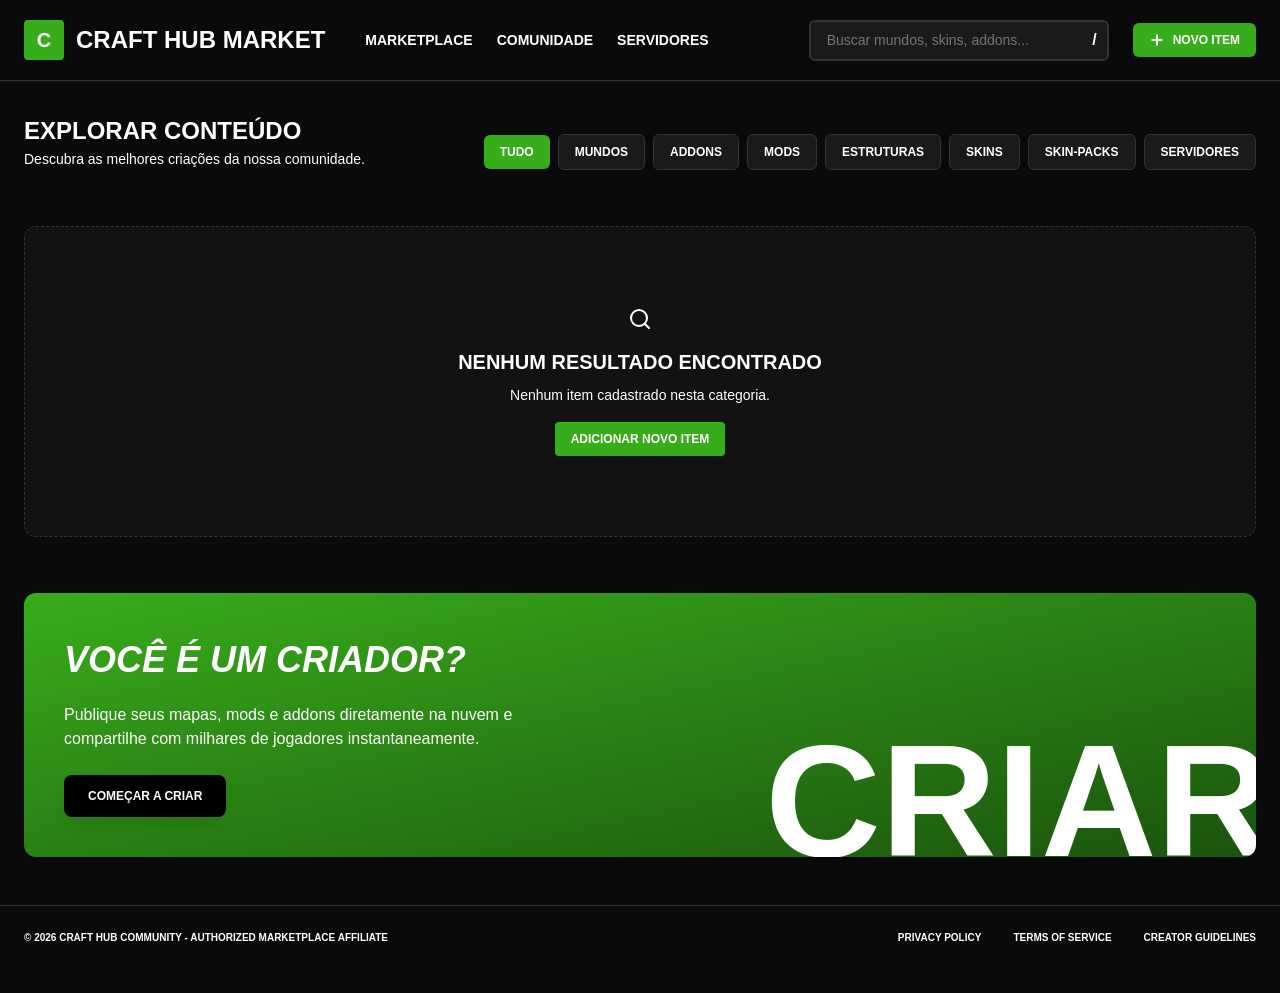
==== index.html @ b43fe0b8 "Add script tag for token.js in index.htmlxdrg" ====
<!doctype html>
<html lang="pt-BR" class="h-full">

<head>
  <meta charset="UTF-8" />
  <meta name="viewport" content="width=device-width, initial-scale=1.0" />
  <title>Minecraft Community Hub v2</title>
  <meta name="description" content="O Marketplace da Comunidade para Mundos, Addons, Mods, Skins e Servidores" />
  <link rel="stylesheet" href="./style.css" />
</head>

<body class="bg-mc-dark text-white font-sans flex flex-col min-h-full overflow-x-hidden">

  <!-- NAVBAR -->
  <nav class="bg-mc-dark border-b border-mc-border sticky top-0 z-40">
    <div class="max-w-[1400px] mx-auto px-4 md:px-6 h-[80px] flex items-center justify-between">
      <div class="flex items-center gap-6">
        <a href="#" class="flex items-center gap-3 text-white">
          <div
            class="w-10 h-10 bg-mc-green rounded-sm shadow-[4px_4px_0px_0px_var(--color-mc-green-hover)] flex items-center justify-center font-bold text-xl">
            C
          </div>
          <h1 class="text-2xl font-black tracking-tighter uppercase hidden sm:block">Craft Hub <span
              class="text-mc-green">Market</span></h1>
        </a>

        <div class="hidden md:flex items-center gap-6 ml-4">
          <a href="#" class="font-bold text-sm text-mc-green uppercase tracking-wide">Marketplace</a>
          <a href="#"
            class="font-bold text-sm text-mc-muted hover:text-white transition-colors uppercase tracking-wide">Comunidade</a>
          <a href="#"
            class="font-bold text-sm text-mc-muted hover:text-white transition-colors uppercase tracking-wide">Servidores</a>
        </div>
      </div>

      <div class="flex items-center gap-6">
        <div class="hidden lg:flex relative w-[300px]">
          <input id="search-input" type="text" placeholder="Buscar mundos, skins, addons..."
            class="w-full bg-mc-card border-2 border-mc-border text-white text-sm rounded-md py-2 px-4 focus:outline-none focus:border-mc-green transition-colors" />
          <div class="absolute right-3 top-2 text-gray-500 font-bold">/</div>
        </div>

        <button onclick="openCreateModal()"
          class="bg-mc-green hover:bg-mc-green-hover text-white px-4 py-2 rounded-md text-xs font-bold uppercase transition-colors cursor-pointer flex items-center gap-2 shadow-[0_2px_0_#1B540D]">
          <svg xmlns="http://www.w3.org/2000/svg" width="16" height="16" viewBox="0 0 24 24" fill="none"
            stroke="currentColor" stroke-width="3" stroke-linecap="round" stroke-linejoin="round">
            <line x1="12" y1="5" x2="12" y2="19" />
            <line x1="5" y1="12" x2="19" y2="12" />
          </svg>
          Novo Item
        </button>
      </div>
    </div>
  </nav>

  <!-- MAIN CONTENT -->
  <main class="flex-1 max-w-[1400px] w-full mx-auto px-4 md:px-6 py-8 flex flex-col gap-8">

    <!-- Header & Filters -->
    <div class="flex flex-col md:flex-row md:items-end justify-between gap-6 pb-6">
      <div>
        <h2 class="font-black text-2xl uppercase text-white tracking-tighter">Explorar Conteúdo</h2>
        <p class="text-mc-muted text-sm font-medium">Descubra as melhores criações da nossa comunidade.</p>
      </div>

      <div id="category-filters" class="flex items-center gap-2 overflow-x-auto pb-2 md:pb-0 scrollbar-hide">
        <!-- JS Injects Categories -->
      </div>
    </div>

    <!-- Grid -->
    <div id="marketplace-grid" class="grid grid-cols-1 sm:grid-cols-2 lg:grid-cols-4 gap-4">
      <!-- JS Injects Items -->
    </div>

  </main>

  <!-- BECOME A CREATOR CTA -->
  <section class="max-w-[1400px] w-full mx-auto px-4 md:px-6 mb-12 mt-6">
    <div
      class="bg-gradient-to-br from-[#38AD1B] to-[#1B540D] rounded-xl p-6 md:p-10 flex flex-col md:flex-row items-center justify-between relative overflow-hidden">
      <div class="z-10 flex flex-col justify-center items-start">
        <h3 class="text-3xl md:text-4xl font-black uppercase italic leading-none text-white mb-2">Você é um Criador?
        </h3>
        <p class="text-white/80 text-sm md:text-base mt-2 max-w-lg font-medium">
          Publique seus mapas, mods e addons diretamente na nuvem e compartilhe com milhares de jogadores
          instantaneamente.
        </p>
        <button onclick="openCreateModal()"
          class="mt-6 bg-black hover:bg-gray-900 text-white px-6 py-3 rounded-lg text-xs font-bold uppercase w-fit transition-colors cursor-pointer shadow-lg">
          Começar a Criar
        </button>
      </div>
      <div
        class="text-white/20 font-black text-[6rem] md:text-[10rem] absolute -right-4 -bottom-8 md:-bottom-16 select-none pointer-events-none leading-none tracking-tighter">
        CRIAR</div>
    </div>
  </section>

  <!-- FOOTER -->
  <footer
    class="max-w-[1400px] mx-auto w-full border-t border-[#333] pt-6 pb-12 px-4 md:px-6 flex flex-col md:flex-row items-center justify-between text-[10px] text-gray-500 font-bold uppercase tracking-widest gap-4">
    <div class="text-center md:text-left">&copy; 2026 Craft Hub Community - Authorized Marketplace Affiliate</div>
    <div class="flex flex-wrap justify-center gap-8">
      <a href="#" class="hover:text-white transition-colors">Privacy Policy</a>
      <a href="#" class="hover:text-white transition-colors">Terms of Service</a>
      <a href="#" class="hover:text-white transition-colors">Creator Guidelines</a>
    </div>
  </footer>

  <!-- DETAILS MODAL -->
  <div id="details-modal"
    class="fixed inset-0 z-50 bg-black/85 backdrop-blur-sm hidden items-center justify-center p-4 opacity-0 transition-opacity duration-300">
    <div
      class="bg-mc-card border border-mc-border rounded-xl w-full max-w-5xl max-h-[90vh] overflow-y-auto flex flex-col md:flex-row transform scale-95 transition-transform duration-300 relative shadow-2xl"
      id="modal-content-box">
      <!-- JS Injects Details -->
    </div>
  </div>

  <!-- CREATE ITEM MODAL -->
  <div id="create-modal"
    class="fixed inset-0 z-50 bg-black/85 backdrop-blur-sm hidden items-center justify-center p-4 opacity-0 transition-opacity duration-300">
    <div
      class="bg-mc-card border border-mc-border rounded-xl w-full max-w-2xl max-h-[90vh] overflow-y-auto p-6 md:p-8 transform scale-95 transition-transform duration-300 relative shadow-2xl">
      <div class="flex justify-between items-center mb-6 border-b border-mc-border pb-4">
        <div>
          <h3 class="text-xl font-black uppercase tracking-tight text-white">Publicar Novo Item</h3>
          <p class="text-xs text-mc-muted mt-1 font-medium">O item será enviado automaticamente para o repositório do
            projeto.</p>
        </div>
        <button onclick="closeCreateModal()" class="text-white hover:text-red-500 p-2 cursor-pointer">
          <svg xmlns="http://www.w3.org/2000/svg" width="24" height="24" viewBox="0 0 24 24" fill="none"
            stroke="currentColor" stroke-width="2" stroke-linecap="round" stroke-linejoin="round">
            <line x1="18" y1="6" x2="6" y2="18" />
            <line x1="6" y1="6" x2="18" y2="18" />
          </svg>
        </button>
      </div>

      <form id="create-form" class="flex flex-col gap-4">
        <div class="grid grid-cols-1 sm:grid-cols-2 gap-4">
          <div>
            <label class="block text-xs uppercase font-bold text-gray-300 mb-1">Título do Item</label>
            <input type="text" id="item-title" placeholder="Ex: Cyber World" required
              class="w-full bg-mc-dark border border-mc-border rounded-md px-4 py-2.5 text-sm text-white focus:border-mc-green focus:outline-none" />
          </div>
          <div>
            <label class="block text-xs uppercase font-bold text-gray-300 mb-1">Nome do Autor / Estúdio</label>
            <input type="text" id="item-author" placeholder="Ex: DragonStudio" required
              class="w-full bg-mc-dark border border-mc-border rounded-md px-4 py-2.5 text-sm text-white focus:border-mc-green focus:outline-none" />
          </div>
        </div>

        <div class="grid grid-cols-1 sm:grid-cols-3 gap-4">
          <div>
            <label class="block text-xs uppercase font-bold text-gray-300 mb-1">Categoria</label>
            <select id="item-category"
              class="w-full bg-mc-dark border border-mc-border rounded-md px-4 py-2.5 text-sm text-white focus:border-mc-green focus:outline-none">
              <option value="mundos">Mundos</option>
              <option value="addons">Addons</option>
              <option value="mods">Mods</option>
              <option value="estruturas">Estruturas</option>
              <option value="skins">Skins</option>
              <option value="skin-packs">Skin-Packs</option>
              <option value="servidores">Servidores</option>
            </select>
          </div>
          <div>
            <label class="block text-xs uppercase font-bold text-gray-300 mb-1">Tag / Tipo (Ex: MUNDO)</label>
            <input type="text" id="item-type" placeholder="MUNDO" required
              class="w-full bg-mc-dark border border-mc-border rounded-md px-4 py-2.5 text-sm text-white focus:border-mc-green focus:outline-none" />
          </div>
          <div>
            <label class="block text-xs uppercase font-bold text-gray-300 mb-1">Preço</label>
            <input type="text" id="item-price" placeholder="GRÁTIS ou 500" required
              class="w-full bg-mc-dark border border-mc-border rounded-md px-4 py-2.5 text-sm text-white focus:border-mc-green focus:outline-none" />
          </div>
        </div>

        <div class="grid grid-cols-1 sm:grid-cols-2 gap-4">
          <div>
            <label class="block text-xs uppercase font-bold text-gray-300 mb-1">URL da Imagem de Capa</label>
            <input type="text" id="item-image" placeholder="https://..." required
              class="w-full bg-mc-dark border border-mc-border rounded-md px-4 py-2.5 text-sm text-white focus:border-mc-green focus:outline-none" />
          </div>
          <div>
            <label class="block text-xs uppercase font-bold text-gray-300 mb-1">Avaliação (Rating 0-5)</label>
            <input type="number" step="0.1" max="5" min="0" id="item-rating" value="4.8" required
              class="w-full bg-mc-dark border border-mc-border rounded-md px-4 py-2.5 text-sm text-white focus:border-mc-green focus:outline-none" />
          </div>
        </div>

        <div>
          <label class="block text-xs uppercase font-bold text-gray-300 mb-1">Descrição Completa</label>
          <textarea id="item-desc" rows="3" placeholder="Detalhes sobre o arquivo..." required
            class="w-full bg-mc-dark border border-mc-border rounded-md px-4 py-2.5 text-sm text-white focus:border-mc-green focus:outline-none resize-none"></textarea>
        </div>

        <div class="flex items-center gap-3 pt-2">
          <input type="checkbox" id="item-is-coins" class="w-4 h-4 accent-mc-green cursor-pointer" />
          <label for="item-is-coins" class="text-xs font-bold text-gray-300 uppercase cursor-pointer">Preço cobrado em
            Moedas (Coins)</label>
        </div>

        <div class="flex justify-end gap-3 mt-4 border-t border-mc-border pt-4">
          <button type="button" onclick="closeCreateModal()"
            class="bg-transparent hover:bg-white/5 text-gray-300 font-bold px-5 py-2.5 rounded text-xs uppercase transition-colors cursor-pointer">Cancelar</button>
          <button type="submit" id="submit-btn"
            class="bg-mc-green hover:bg-mc-green-hover text-white font-bold px-6 py-2.5 rounded text-xs uppercase transition-colors cursor-pointer shadow-[0_3px_0_#1B540D]">Enviar
            para o GitHub</button>
        </div>
      </form>
    </div>
  </div>

  <!-- TOAST NOTIFICATION -->
  <div id="toast"
    class="fixed bottom-4 right-4 bg-mc-green text-white px-6 py-4 rounded-md shadow-lg transform translate-y-20 opacity-0 transition-all duration-300 z-[100] font-bold flex items-center gap-3">
    <svg xmlns="http://www.w3.org/2000/svg" width="24" height="24" viewBox="0 0 24 24" fill="none" stroke="currentColor"
      stroke-width="2" stroke-linecap="round" stroke-linejoin="round" class="w-6 h-6">
      <path d="M22 11.08V12a10 10 0 1 1-5.93-9.14" />
      <path d="m9 11 3 3L22 4" />
    </svg>
    <span id="toast-msg" class="uppercase tracking-wide">Ação realizada com sucesso!</span>
  </div>

  <script src="cloud/config.js"></script>
  <script src="cloud/token.js"></script>
  <script src="script.js"></script>
</body>

</html>
---- style.css ----
/*! tailwindcss v4.3.3 | MIT License | https://tailwindcss.com */
@layer properties;
@layer theme, base, components, utilities;
@layer theme {
  :root, :host {
    --font-sans: "Inter", sans-serif;
    --font-mono: ui-monospace, SFMono-Regular, Menlo, Monaco, Consolas, "Liberation Mono", "Courier New", monospace;
    --color-red-500: oklch(63.7% 0.237 25.331);
    --color-orange-600: oklch(64.6% 0.222 41.116);
    --color-yellow-600: oklch(68.1% 0.162 75.834);
    --color-green-500: oklch(72.3% 0.219 149.579);
    --color-cyan-600: oklch(60.9% 0.126 221.723);
    --color-blue-600: oklch(54.6% 0.245 262.881);
    --color-purple-600: oklch(55.8% 0.288 302.321);
    --color-pink-600: oklch(59.2% 0.249 0.584);
    --color-gray-200: oklch(92.8% 0.006 264.531);
    --color-gray-300: oklch(87.2% 0.01 258.338);
    --color-gray-400: oklch(70.7% 0.022 261.325);
    --color-gray-500: oklch(55.1% 0.027 264.364);
    --color-gray-900: oklch(21% 0.034 264.665);
    --color-black: #000;
    --color-white: #fff;
    --spacing: 0.25rem;
    --container-md: 28rem;
    --container-lg: 32rem;
    --container-5xl: 64rem;
    --text-xs: 0.75rem;
    --text-sm: 0.875rem;
    --text-base: 1rem;
    --text-lg: 1.125rem;
    --text-xl: 1.25rem;
    --text-2xl: 1.5rem;
    --text-3xl: 1.875rem;
    --text-4xl: 2.25rem;
    --font-weight-medium: 500;
    --font-weight-bold: 700;
    --font-weight-black: 900;
    --tracking-tighter: -0.05em;
    --tracking-wide: 0.025em;
    --tracking-widest: 0.1em;
    --leading-tight: 1.25;
    --leading-relaxed: 1.625;
    --radius-sm: 0.25rem;
    --radius-md: 0.375rem;
    --radius-lg: 0.5rem;
    --radius-xl: 0.75rem;
    --drop-shadow-2xl: 0 25px 25px rgb(0 0 0 / 0.15);
    --blur-sm: 8px;
    --blur-3xl: 64px;
    --default-transition-duration: 150ms;
    --default-transition-timing-function: cubic-bezier(0.4, 0, 0.2, 1);
    --default-font-family: var(--font-sans);
    --default-mono-font-family: var(--font-mono);
    --color-mc-green: #38AD1B;
    --color-mc-green-hover: #1B540D;
    --color-mc-gold: #FFC107;
    --color-mc-dark: #0A0A0A;
    --color-mc-card: #1A1A1A;
    --color-mc-border: #333333;
    --color-mc-muted: #9ca3af;
  }
}
@layer base {
  *, ::after, ::before, ::backdrop, ::file-selector-button {
    box-sizing: border-box;
    margin: 0;
    padding: 0;
    border: 0 solid;
  }
  html, :host {
    line-height: 1.5;
    -webkit-text-size-adjust: 100%;
    tab-size: 4;
    font-family: var(--default-font-family, sans-serif);
  }
  hr { height: 0; color: inherit; border-top-width: 1px; }
  h1, h2, h3, h4, h5, h6 { font-size: inherit; font-weight: inherit; }
  a { color: inherit; text-decoration: inherit; }
  b, strong { font-weight: bolder; }
  table { text-indent: 0; border-color: inherit; border-collapse: collapse; }
  ol, ul, menu { list-style: none; }
  img, svg, video, canvas, audio, iframe, embed, object { display: block; vertical-align: middle; }
  img, video { max-width: 100%; height: auto; }
  button, input, select, textarea { font: inherit; letter-spacing: inherit; color: inherit; border-radius: 0; background-color: transparent; opacity: 1; }
  button { cursor: pointer; }
  [hidden] { display: none !important; }
}
@layer utilities {
  .absolute { position: absolute; }
  .fixed { position: fixed; }
  .relative { position: relative; }
  .sticky { position: sticky; }
  .inset-0 { inset: 0px; }
  .top-0 { top: 0px; }
  .top-2 { top: calc(var(--spacing) * 2); }
  .top-4 { top: calc(var(--spacing) * 4); }
  .right-3 { right: calc(var(--spacing) * 3); }
  .right-4 { right: calc(var(--spacing) * 4); }
  .-right-4 { right: calc(var(--spacing) * -4); }
  .-right-10 { right: calc(var(--spacing) * -10); }
  .bottom-0 { bottom: 0px; }
  .bottom-4 { bottom: calc(var(--spacing) * 4); }
  .-bottom-8 { bottom: calc(var(--spacing) * -8); }
  .left-0 { left: 0px; }
  .z-10 { z-index: 10; }
  .z-20 { z-index: 20; }
  .z-40 { z-index: 40; }
  .z-50 { z-index: 50; }
  .z-\[100\] { z-index: 100; }
  .col-span-1 { grid-column: span 1 / span 1; }
  .row-span-2 { grid-row: span 2 / span 2; }
  .mx-auto { margin-inline: auto; }
  .mt-1 { margin-top: calc(var(--spacing) * 1); }
  .mt-2 { margin-top: calc(var(--spacing) * 2); }
  .mt-3 { margin-top: calc(var(--spacing) * 3); }
  .mt-4 { margin-top: calc(var(--spacing) * 4); }
  .mt-6 { margin-top: calc(var(--spacing) * 6); }
  .mt-auto { margin-top: auto; }
  .mb-1 { margin-bottom: calc(var(--spacing) * 1); }
  .mb-2 { margin-bottom: calc(var(--spacing) * 2); }
  .mb-3 { margin-bottom: calc(var(--spacing) * 3); }
  .mb-4 { margin-bottom: calc(var(--spacing) * 4); }
  .mb-6 { margin-bottom: calc(var(--spacing) * 6); }
  .mb-8 { margin-bottom: calc(var(--spacing) * 8); }
  .mb-12 { margin-bottom: calc(var(--spacing) * 12); }
  .ml-4 { margin-left: calc(var(--spacing) * 4); }
  .line-clamp-2 { overflow: hidden; display: -webkit-box; -webkit-box-orient: vertical; -webkit-line-clamp: 2; }
  .flex { display: flex; }
  .grid { display: grid; }
  .hidden { display: none; }
  .h-2 { height: calc(var(--spacing) * 2); }
  .h-4 { height: calc(var(--spacing) * 4); }
  .h-5 { height: calc(var(--spacing) * 5); }
  .h-6 { height: calc(var(--spacing) * 6); }
  .h-8 { height: calc(var(--spacing) * 8); }
  .h-10 { height: calc(var(--spacing) * 10); }
  .h-32 { height: calc(var(--spacing) * 32); }
  .h-\[80px\] { height: 80px; }
  .h-full { height: 100%; }
  .max-h-\[90vh\] { max-height: 90vh; }
  .min-h-\[220px\] { min-height: 220px; }
  .min-h-\[300px\] { min-height: 300px; }
  .min-h-\[400px\] { min-height: 400px; }
  .min-h-full { min-height: 100%; }
  .w-4 { width: calc(var(--spacing) * 4); }
  .w-5 { width: calc(var(--spacing) * 5); }
  .w-6 { width: calc(var(--spacing) * 6); }
  .w-8 { width: calc(var(--spacing) * 8); }
  .w-10 { width: calc(var(--spacing) * 10); }
  .w-32 { width: calc(var(--spacing) * 32); }
  .w-\[300px\] { width: 300px; }
  .w-fit { width: fit-content; }
  .w-full { width: 100%; }
  .max-w-2xl { max-width: 42rem; }
  .max-w-5xl { max-width: var(--container-5xl); }
  .max-w-\[1400px\] { max-width: 1400px; }
  .max-w-lg { max-width: var(--container-lg); }
  .max-w-md { max-width: var(--container-md); }
  .flex-1 { flex: 1; }
  .flex-shrink-0 { flex-shrink: 0; }
  .translate-y-20 { transform: translateY(calc(var(--spacing) * 20)); }
  .scale-95 { transform: scale(0.95); }
  .scale-150 { transform: scale(1.5); }
  .transform { transform: var(--tw-transform); }
  .cursor-pointer { cursor: pointer; }
  .grid-cols-1 { grid-template-columns: repeat(1, minmax(0, 1fr)); }
  .flex-col { flex-direction: column; }
  .flex-wrap { flex-wrap: wrap; }
  .items-center { align-items: center; }
  .items-end { align-items: flex-end; }
  .items-start { align-items: flex-start; }
  .justify-between { justify-content: space-between; }
  .justify-center { justify-content: center; }
  .justify-end { justify-content: flex-end; }
  .gap-1 { gap: var(--spacing); }
  .gap-2 { gap: calc(var(--spacing) * 2); }
  .gap-3 { gap: calc(var(--spacing) * 3); }
  .gap-4 { gap: calc(var(--spacing) * 4); }
  .gap-6 { gap: calc(var(--spacing) * 6); }
  .gap-8 { gap: calc(var(--spacing) * 8); }
  .overflow-hidden { overflow: hidden; }
  .overflow-x-auto { overflow-x: auto; }
  .overflow-x-hidden { overflow-x: hidden; }
  .overflow-y-auto { overflow-y: auto; }
  .rounded { border-radius: 0.25rem; }
  .rounded-full { border-radius: 9999px; }
  .rounded-lg { border-radius: var(--radius-lg); }
  .rounded-md { border-radius: var(--radius-md); }
  .rounded-sm { border-radius: var(--radius-sm); }
  .rounded-xl { border-radius: var(--radius-xl); }
  .border { border-style: solid; border-width: 1px; }
  .border-2 { border-style: solid; border-width: 2px; }
  .border-t { border-top-width: 1px; }
  .border-b { border-bottom-width: 1px; }
  .border-dashed { border-style: dashed; }
  .border-\[\#333\] { border-color: #333; }
  .border-mc-border { border-color: var(--color-mc-border); }
  .border-white\/10 { border-color: rgb(255 255 255 / 0.1); }
  .bg-\[\#111\] { background-color: #111; }
  .bg-\[\#333\] { background-color: #333; }
  .bg-black { background-color: var(--color-black); }
  .bg-black\/40 { background-color: rgb(0 0 0 / 0.4); }
  .bg-black\/50 { background-color: rgb(0 0 0 / 0.5); }
  .bg-black\/85 { background-color: rgb(0 0 0 / 0.85); }
  .bg-blue-600 { background-color: var(--color-blue-600); }
  .bg-cyan-600 { background-color: var(--color-cyan-600); }
  .bg-green-500 { background-color: var(--color-green-500); }
  .bg-mc-card { background-color: var(--color-mc-card); }
  .bg-mc-card\/50 { background-color: rgb(26 26 26 / 0.5); }
  .bg-mc-dark { background-color: var(--color-mc-dark); }
  .bg-mc-green { background-color: var(--color-mc-green); }
  .bg-orange-600 { background-color: var(--color-orange-600); }
  .bg-pink-600 { background-color: var(--color-pink-600); }
  .bg-purple-600 { background-color: var(--color-purple-600); }
  .bg-white { background-color: var(--color-white); }
  .bg-yellow-600 { background-color: var(--color-yellow-600); }
  .bg-gradient-to-br { background-image: linear-gradient(to bottom right, var(--tw-gradient-stops)); }
  .bg-gradient-to-t { background-image: linear-gradient(to top, var(--tw-gradient-stops)); }
  .from-\[\#38AD1B\] { --tw-gradient-from: #38AD1B; --tw-gradient-stops: var(--tw-gradient-from), var(--tw-gradient-to); }
  .from-black { --tw-gradient-from: #000; --tw-gradient-stops: var(--tw-gradient-from), var(--tw-gradient-to); }
  .via-black\/40 { --tw-gradient-via: rgb(0 0 0 / 0.4); }
  .to-\[\#1B540D\] { --tw-gradient-to: #1B540D; }
  .to-transparent { --tw-gradient-to: transparent; }
  .fill-current { fill: currentColor; }
  .p-2 { padding: calc(var(--spacing) * 2); }
  .p-4 { padding: calc(var(--spacing) * 4); }
  .p-5 { padding: calc(var(--spacing) * 5); }
  .p-6 { padding: calc(var(--spacing) * 6); }
  .p-8 { padding: calc(var(--spacing) * 8); }
  .px-2 { padding-inline: calc(var(--spacing) * 2); }
  .px-3 { padding-inline: calc(var(--spacing) * 3); }
  .px-4 { padding-inline: calc(var(--spacing) * 4); }
  .px-5 { padding-inline: calc(var(--spacing) * 5); }
  .px-6 { padding-inline: calc(var(--spacing) * 6); }
  .px-8 { padding-inline: calc(var(--spacing) * 8); }
  .py-0\.5 { padding-block: 0.125rem; }
  .py-2 { padding-block: calc(var(--spacing) * 2); }
  .py-2\.5 { padding-block: 0.625rem; }
  .py-3 { padding-block: calc(var(--spacing) * 3); }
  .py-4 { padding-block: calc(var(--spacing) * 4); }
  .py-8 { padding-block: calc(var(--spacing) * 8); }
  .py-20 { padding-block: calc(var(--spacing) * 20); }
  .pt-2 { padding-top: calc(var(--spacing) * 2); }
  .pt-4 { padding-top: calc(var(--spacing) * 4); }
  .pt-6 { padding-top: calc(var(--spacing) * 6); }
  .pb-2 { padding-bottom: calc(var(--spacing) * 2); }
  .pb-4 { padding-bottom: calc(var(--spacing) * 4); }
  .pb-6 { padding-bottom: calc(var(--spacing) * 6); }
  .pb-12 { padding-bottom: calc(var(--spacing) * 12); }
  .text-center { text-align: center; }
  .font-mono { font-family: var(--font-mono); }
  .font-sans { font-family: var(--font-sans); }
  .text-xs { font-size: var(--text-xs); }
  .text-sm { font-size: var(--text-sm); }
  .text-lg { font-size: var(--text-lg); }
  .text-xl { font-size: var(--text-xl); }
  .text-2xl { font-size: var(--text-2xl); }
  .text-3xl { font-size: var(--text-3xl); }
  .text-\[10px\] { font-size: 10px; }
  .text-\[6rem\] { font-size: 6rem; }
  .font-bold { font-weight: var(--font-weight-bold); }
  .font-black { font-weight: var(--font-weight-black); }
  .font-medium { font-weight: var(--font-weight-medium); }
  .uppercase { text-transform: uppercase; }
  .italic { font-style: italic; }
  .opacity-0 { opacity: 0; }
  .opacity-10 { opacity: 0.1; }
  .opacity-20 { opacity: 0.2; }
  .opacity-30 { opacity: 0.3; }
  .opacity-50 { opacity: 0.5; }
  .mix-blend-overlay { mix-blend-mode: overlay; }
  .shadow-lg { box-shadow: 0 10px 15px -3px rgb(0 0 0 / 0.1); }
  .shadow-2xl { box-shadow: 0 25px 50px -12px rgb(0 0 0 / 0.25); }
  .blur-3xl { filter: blur(64px); }
  .backdrop-blur-sm { backdrop-filter: blur(8px); }
  .transition-all { transition: all 150ms cubic-bezier(0.4, 0, 0.2, 1); }
  .transition-colors { transition: color, background-color, border-color 150ms cubic-bezier(0.4, 0, 0.2, 1); }
  .transition-opacity { transition: opacity 150ms cubic-bezier(0.4, 0, 0.2, 1); }
  .transition-transform { transition: transform 150ms cubic-bezier(0.4, 0, 0.2, 1); }
  .duration-300 { transition-duration: 300ms; }
  .duration-700 { transition-duration: 700ms; }
  .select-none { user-select: none; }
  .resize-none { resize: none; }
  .accent-mc-green { accent-color: var(--color-mc-green); }

  @media (hover: hover) {
    .group-hover\:scale-105:hover { transform: scale(1.05); }
    .group-hover\:opacity-40:hover { opacity: 0.4; }
    .hover\:-translate-y-1:hover { transform: translateY(-0.25rem); }
    .hover\:border-mc-green:hover { border-color: var(--color-mc-green); }
    .hover\:bg-\[\#222\]:hover { background-color: #222; }
    .hover\:bg-gray-900:hover { background-color: var(--color-gray-900); }
    .hover\:bg-mc-green-hover:hover { background-color: var(--color-mc-green-hover); }
    .hover\:text-red-500:hover { color: var(--color-red-500); }
    .hover\:text-white:hover { color: #fff; }
  }
  .focus\:border-mc-green:focus { border-color: var(--color-mc-green); }
  .focus\:outline-none:focus { outline: none; }

  @media (min-width: 40rem) {
    .sm\:col-span-2 { grid-column: span 2 / span 2; }
    .sm\:block { display: block; }
    .sm\:flex { display: flex; }
    .sm\:grid-cols-2 { grid-template-columns: repeat(2, minmax(0, 1fr)); }
    .sm\:grid-cols-3 { grid-template-columns: repeat(3, minmax(0, 1fr)); }
    .sm\:text-\[8rem\] { font-size: 8rem; }
  }
  @media (min-width: 48rem) {
    .md\:-bottom-16 { bottom: -4rem; }
    .md\:flex { display: flex; }
    .md\:hidden { display: none; }
    .md\:min-h-0 { min-height: 0px; }
    .md\:flex-row { flex-direction: row; }
    .md\:items-end { align-items: flex-end; }
    .md\:p-8 { padding: calc(var(--spacing) * 8); }
    .md\:p-10 { padding: calc(var(--spacing) * 10); }
    .md\:px-6 { padding-inline: calc(var(--spacing) * 6); }
    .md\:pb-0 { padding-bottom: 0px; }
    .md\:text-left { text-align: left; }
    .md\:text-4xl { font-size: var(--text-4xl); }
    .md\:text-base { font-size: var(--text-base); }
    .md\:text-\[10rem\] { font-size: 10rem; }
  }
  @media (min-width: 64rem) {
    .lg\:col-span-2 { grid-column: span 2 / span 2; }
    .lg\:col-span-4 { grid-column: span 4 / span 4; }
    .lg\:flex { display: flex; }
    .lg\:grid-cols-4 { grid-template-columns: repeat(4, minmax(0, 1fr)); }
  }
}
body { background-color: var(--color-mc-dark); color: white; font-family: var(--font-sans); }
.scrollbar-hide::-webkit-scrollbar { display: none; }
.scrollbar-hide { -ms-overflow-style: none; scrollbar-width: none; }
.pixelated { image-rendering: pixelated; image-rendering: crisp-edges; }
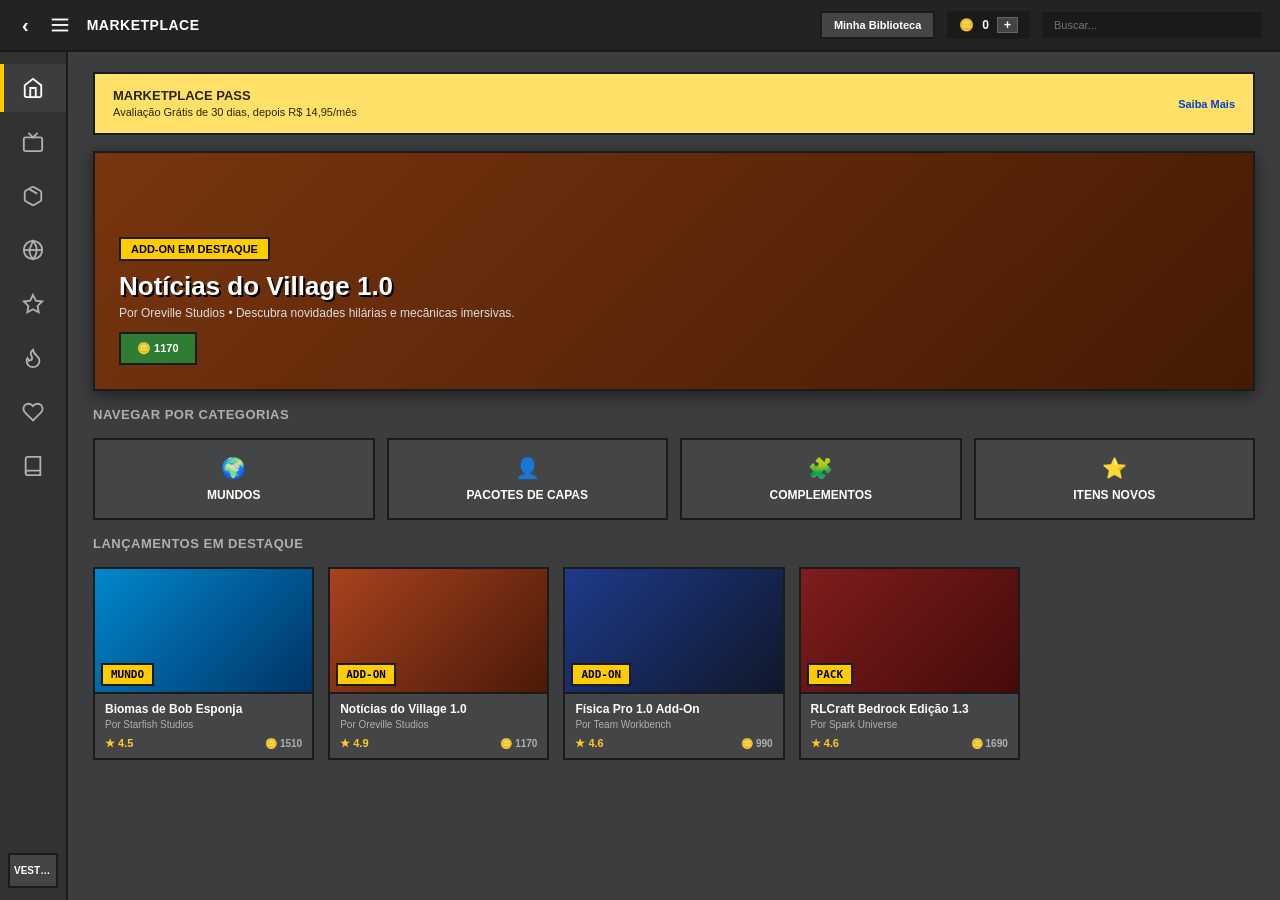
==== commit f939b9af: "f" ====
--- a/index.html
+++ b/index.html
@@ -1,233 +1,2685 @@
-<!doctype html>
-<html lang="pt-BR" class="h-full">
+<!DOCTYPE html>
+<html lang="pt-BR">
 
 <head>
-  <meta charset="UTF-8" />
-  <meta name="viewport" content="width=device-width, initial-scale=1.0" />
-  <title>Minecraft Community Hub v2</title>
-  <meta name="description" content="O Marketplace da Comunidade para Mundos, Addons, Mods, Skins e Servidores" />
-  <link rel="stylesheet" href="./style.css" />
+    <meta charset="UTF-8">
+    <meta name="viewport" content="width=device-width, initial-scale=1.0">
+    <title>Minecraft Bedrock - Marketplace Completo</title>
+    <style>
+        :root {
+            --bg-main: #3c3d3f;
+            --bg-darker: #2b2c2e;
+            --bg-sidebar: #313234;
+            --bg-topbar: #232325;
+            --bg-card: #444547;
+            --bg-card-hover: #4f5052;
+            --border-dark: #1b1b1b;
+            --border-light: #6a6a6a;
+            --text-light: #ffffff;
+            --text-gray: #b0b0b0;
+            --gold-coin: #fbc02d;
+            --green-btn: #2e7d32;
+            --green-btn-hover: #388e3c;
+            --purple-realms: #512da8;
+            --purple-realms-light: #7c4dff;
+            --pass-yellow: #f59e0b;
+        }
+
+        * {
+            box-sizing: border-box;
+            margin: 0;
+            padding: 0;
+            font-family: 'Segoe UI', Tahoma, Geneva, Verdana, sans-serif;
+            user-select: none;
+        }
+
+        body {
+            background: linear-gradient(rgba(0, 0, 0, 0.65), rgba(0, 0, 0, 0.65)),
+                url('https://images.alphacoders.com/132/1328396.png') no-repeat center center fixed;
+            background-size: cover;
+            width: 100vw;
+            height: 100vh;
+            overflow: hidden;
+            color: var(--text-light);
+        }
+
+        .window {
+            width: 100vw;
+            height: 100vh;
+            background-color: var(--bg-main);
+            display: flex;
+            flex-direction: column;
+            overflow: hidden;
+            position: relative;
+        }
+
+        /* TOP BAR */
+        .top-bar {
+            background-color: var(--bg-topbar);
+            height: 52px;
+            display: flex;
+            align-items: center;
+            justify-content: space-between;
+            padding: 0 18px;
+            border-bottom: 2px solid var(--border-dark);
+            flex-shrink: 0;
+            z-index: 30;
+        }
+
+        .top-left-group {
+            display: flex;
+            align-items: center;
+            gap: 12px;
+        }
+
+        .back-btn,
+        .hamburger-btn {
+            background: none;
+            border: none;
+            font-size: 20px;
+            color: white;
+            cursor: pointer;
+            font-weight: bold;
+            display: flex;
+            align-items: center;
+            justify-content: center;
+            padding: 4px;
+        }
+
+        .hamburger-btn:hover,
+        .back-btn:hover {
+            background: #444;
+        }
+
+        .top-bar h1 {
+            color: white;
+            font-size: 14px;
+            text-transform: uppercase;
+            font-weight: 800;
+            letter-spacing: 0.5px;
+        }
+
+        .top-right-group {
+            display: flex;
+            align-items: center;
+            gap: 12px;
+        }
+
+        .library-btn {
+            background-color: #444547;
+            color: white;
+            border: 2px solid var(--border-dark);
+            padding: 6px 12px;
+            font-size: 11px;
+            font-weight: bold;
+            cursor: pointer;
+        }
+
+        .library-btn:hover {
+            background-color: #555658;
+        }
+
+        .coins-display {
+            background-color: #1a1a1a;
+            border: 2px solid var(--border-dark);
+            padding: 4px 10px;
+            display: flex;
+            align-items: center;
+            gap: 8px;
+            font-size: 12px;
+            font-weight: bold;
+        }
+
+        .coin-icon {
+            color: var(--gold-coin);
+            font-weight: bold;
+        }
+
+        .coin-add {
+            background: #444;
+            border: 1px solid #666;
+            color: white;
+            padding: 0 6px;
+            cursor: pointer;
+            font-size: 12px;
+            font-weight: bold;
+        }
+
+        .search-box {
+            background-color: #1a1a1a;
+            border: 2px solid var(--border-dark);
+            padding: 5px 10px;
+            display: flex;
+            align-items: center;
+            gap: 6px;
+            width: 220px;
+        }
+
+        .search-box input {
+            background: none;
+            border: none;
+            color: white;
+            font-size: 11px;
+            width: 100%;
+            outline: none;
+        }
+
+        /* LAYOUT PRINCIPAL */
+        .marketplace-layout {
+            display: flex;
+            flex: 1;
+            overflow: hidden;
+            position: relative;
+        }
+
+        /* BARRA LATERAL DA ESQUERDA */
+        .side-nav {
+            width: 68px;
+            background-color: var(--bg-sidebar);
+            border-right: 2px solid var(--border-dark);
+            display: flex;
+            flex-direction: column;
+            padding: 12px 0;
+            gap: 6px;
+            flex-shrink: 0;
+            justify-content: space-between;
+            z-index: 20;
+            transition: width 0.2s cubic-bezier(0.4, 0, 0.2, 1);
+            overflow-x: hidden;
+        }
+
+        .side-nav.expanded {
+            width: 220px;
+        }
+
+        .side-nav-top {
+            display: flex;
+            flex-direction: column;
+            gap: 6px;
+            width: 100%;
+        }
+
+        .nav-icon-btn {
+            height: 48px;
+            width: 100%;
+            display: flex;
+            align-items: center;
+            padding: 0 18px;
+            gap: 16px;
+            cursor: pointer;
+            color: var(--text-gray);
+            flex-shrink: 0;
+            border-left: 4px solid transparent;
+            white-space: nowrap;
+        }
+
+        .nav-icon-btn svg {
+            flex-shrink: 0;
+        }
+
+        .nav-icon-btn .nav-label {
+            font-size: 12px;
+            font-weight: 700;
+            text-transform: uppercase;
+            opacity: 0;
+            transition: opacity 0.15s ease;
+        }
+
+        .side-nav.expanded .nav-label {
+            opacity: 1;
+        }
+
+        .nav-icon-btn:hover {
+            background-color: var(--bg-card-hover);
+            color: white;
+        }
+
+        .nav-icon-btn.active {
+            background-color: var(--bg-main);
+            border-left-color: #ffcc00;
+            color: white;
+        }
+
+        .vestiario-container {
+            width: 100%;
+            padding: 0 8px;
+        }
+
+        .vestiario-btn {
+            width: 100%;
+            background: #444;
+            border: 2px solid #1b1b1b;
+            color: white;
+            font-size: 10px;
+            font-weight: bold;
+            padding: 10px 4px;
+            cursor: pointer;
+            text-align: center;
+            text-transform: uppercase;
+            white-space: nowrap;
+            overflow: hidden;
+            text-overflow: ellipsis;
+        }
+
+        .vestiario-btn:hover {
+            background: #555;
+        }
+
+        /* ÁREA DE CONTEÚDO */
+        .content-area {
+            flex: 1;
+            display: flex;
+            flex-direction: column;
+            overflow-y: auto;
+            position: relative;
+            background-color: var(--bg-main);
+        }
+
+        .market-view {
+            display: none;
+            flex-direction: column;
+            padding: 20px 25px;
+            gap: 16px;
+            flex: 1;
+        }
+
+        .market-view.active {
+            display: flex;
+        }
+
+        .section-title {
+            font-size: 13px;
+            font-weight: 800;
+            color: var(--text-gray);
+            text-transform: uppercase;
+            letter-spacing: 0.5px;
+        }
+
+        /* GRID DE CARDS PADRÃO */
+        .items-grid {
+            display: grid;
+            grid-template-columns: repeat(auto-fill, minmax(220px, 1fr));
+            gap: 14px;
+        }
+
+        .item-card {
+            background-color: var(--bg-card);
+            border: 2px solid var(--border-dark);
+            display: flex;
+            flex-direction: column;
+            cursor: pointer;
+            overflow: hidden;
+            text-align: left;
+            transition: transform 0.15s ease, border-color 0.15s ease;
+            position: relative;
+        }
+
+        .item-card:hover {
+            background-color: var(--bg-card-hover);
+            border-color: #888;
+            transform: translateY(-2px);
+        }
+
+        .item-thumb {
+            width: 100%;
+            height: 125px;
+            background-size: cover;
+            background-position: center;
+            position: relative;
+            border-bottom: 2px solid var(--border-dark);
+            display: flex;
+            align-items: flex-end;
+            padding: 6px;
+        }
+
+        .item-badge-addon {
+            background: #ffcc00;
+            color: #000;
+            font-size: 11px;
+            font-weight: 900;
+            padding: 3px 8px;
+            border: 2px solid var(--border-dark);
+            text-transform: uppercase;
+            font-family: monospace;
+        }
+
+        .item-card-info {
+            padding: 8px 10px;
+            display: flex;
+            flex-direction: column;
+            gap: 3px;
+        }
+
+        .item-card-info h5 {
+            font-size: 12px;
+            font-weight: bold;
+            color: white;
+            white-space: nowrap;
+            overflow: hidden;
+            text-overflow: ellipsis;
+        }
+
+        .item-card-info span {
+            font-size: 10px;
+            color: var(--text-gray);
+        }
+
+        .item-rating {
+            font-size: 11px;
+            color: #ffca28;
+            margin-top: 4px;
+            display: flex;
+            justify-content: space-between;
+            align-items: center;
+            font-weight: bold;
+        }
+
+        /* ESTILOS DA ABA CULTURA POP */
+        .cultura-hero-grid {
+            display: grid;
+            grid-template-columns: 1.15fr 1fr;
+            gap: 12px;
+        }
+
+        .cultura-main-banner {
+            background: linear-gradient(135deg, #1e3a8a, #854d0e);
+            border: 2px solid var(--border-dark);
+            position: relative;
+            cursor: pointer;
+            overflow: hidden;
+            display: flex;
+            flex-direction: column;
+            justify-content: flex-end;
+            min-height: 270px;
+        }
+
+        .cultura-main-banner:hover {
+            border-color: #888;
+        }
+
+        .cultura-main-banner .big-addon-badge {
+            position: absolute;
+            left: 12px;
+            bottom: 60px;
+            background-color: transparent;
+            color: #ffcc00;
+            border: 3px solid #ffcc00;
+            font-size: 22px;
+            font-weight: 900;
+            padding: 4px 12px;
+            text-transform: uppercase;
+            letter-spacing: 1px;
+            box-shadow: 2px 2px 0 #000;
+        }
+
+        .cultura-banner-footer {
+            background: rgba(0, 0, 0, 0.75);
+            padding: 10px 14px;
+            border-top: 2px solid var(--border-dark);
+            display: flex;
+            justify-content: space-between;
+            align-items: flex-end;
+        }
+
+        .cultura-side-grid {
+            display: grid;
+            grid-template-columns: 1fr 1fr;
+            grid-template-rows: 1fr 1fr;
+            gap: 12px;
+        }
+
+        /* CARROSSEL */
+        .carousel-wrapper {
+            position: relative;
+            display: flex;
+            align-items: center;
+        }
+
+        .carousel-btn {
+            background: #232325;
+            border: 2px solid var(--border-dark);
+            color: white;
+            font-size: 16px;
+            font-weight: bold;
+            width: 28px;
+            height: 100%;
+            min-height: 120px;
+            cursor: pointer;
+            z-index: 10;
+            display: flex;
+            align-items: center;
+            justify-content: center;
+        }
+
+        .carousel-btn:hover {
+            background: #444;
+        }
+
+        .horizontal-row {
+            display: flex;
+            gap: 12px;
+            overflow-x: auto;
+            padding: 4px;
+            scroll-behavior: smooth;
+            width: 100%;
+        }
+
+        .horizontal-row::-webkit-scrollbar {
+            display: none;
+        }
+
+        .horizontal-row .item-card {
+            min-width: 190px;
+            flex-shrink: 0;
+        }
+
+        /* BANNER MARKETPLACE PASS NO HOME */
+        .pass-banner {
+            background-color: #ffe169;
+            color: #2c2400;
+            padding: 14px 18px;
+            border: 2px solid var(--border-dark);
+            display: flex;
+            justify-content: space-between;
+            align-items: center;
+            flex-shrink: 0;
+        }
+
+        .pass-banner-text h4 {
+            font-size: 13px;
+            font-weight: 900;
+            text-transform: uppercase;
+            margin-bottom: 2px;
+        }
+
+        .pass-banner-text p {
+            font-size: 11px;
+            line-height: 1.3;
+        }
+
+        /* SUPER CARDS E CATEGORIAS (HOME) */
+        .home-super-card {
+            background: linear-gradient(135deg, #78350f, #451a03);
+            border: 2px solid var(--border-dark);
+            padding: 24px;
+            display: flex;
+            flex-direction: column;
+            justify-content: flex-end;
+            min-height: 240px;
+            position: relative;
+            cursor: pointer;
+            box-shadow: 0 4px 15px rgba(0, 0, 0, 0.5);
+        }
+
+        .home-super-card:hover {
+            border-color: #fff;
+        }
+
+        .home-super-tag {
+            background-color: #ffcc00;
+            color: #000;
+            padding: 4px 10px;
+            font-size: 11px;
+            font-weight: 900;
+            text-transform: uppercase;
+            width: fit-content;
+            border: 2px solid var(--border-dark);
+            margin-bottom: 10px;
+        }
+
+        .category-shortcuts-grid {
+            display: grid;
+            grid-template-columns: repeat(4, 1fr);
+            gap: 12px;
+        }
+
+        .category-shortcut-btn {
+            background-color: var(--bg-card);
+            border: 2px solid var(--border-dark);
+            padding: 16px;
+            text-align: center;
+            font-size: 12px;
+            font-weight: 900;
+            text-transform: uppercase;
+            cursor: pointer;
+            color: white;
+            display: flex;
+            flex-direction: column;
+            align-items: center;
+            gap: 8px;
+        }
+
+        .category-shortcut-btn:hover {
+            background-color: var(--bg-card-hover);
+            border-color: #aaa;
+        }
+
+        /* ESTILOS ESPECÍFICOS DO MARKETPLACE PASS PAGE */
+        .pass-page-layout {
+            display: flex;
+            height: 100%;
+            margin: -20px -25px;
+            background-color: #2b2c2e;
+        }
+
+        .pass-sub-sidebar {
+            width: 220px;
+            background-color: #232325;
+            border-right: 2px solid var(--border-dark);
+            display: flex;
+            flex-direction: column;
+            padding: 16px 12px;
+            gap: 8px;
+            flex-shrink: 0;
+        }
+
+        .pass-menu-item {
+            background-color: #444547;
+            border: 2px solid var(--border-dark);
+            color: white;
+            padding: 10px 14px;
+            font-size: 11px;
+            font-weight: 900;
+            text-transform: uppercase;
+            cursor: pointer;
+            text-align: left;
+            transition: all 0.1s ease;
+        }
+
+        .pass-menu-item:hover {
+            background-color: #555658;
+        }
+
+        .pass-menu-item.active {
+            background-color: #f59e0b;
+            color: #000000;
+            border-color: var(--border-dark);
+        }
+
+        .pass-content-panel {
+            flex: 1;
+            padding: 20px;
+            overflow-y: auto;
+            display: flex;
+            flex-direction: column;
+            gap: 16px;
+            background-color: #1e1f21;
+        }
+
+        .pass-sub-view {
+            display: none;
+            flex-direction: column;
+            gap: 16px;
+        }
+
+        .pass-sub-view.active {
+            display: flex;
+        }
+
+        .pass-header-strip {
+            background-color: #f59e0b;
+            color: #000;
+            padding: 8px 12px;
+            font-size: 12px;
+            font-weight: 900;
+            text-transform: uppercase;
+            border: 2px solid var(--border-dark);
+        }
+
+        .pass-hero-banner {
+            background: linear-gradient(135deg, #111827, #1f2937);
+            border: 2px solid var(--border-dark);
+            padding: 30px;
+            display: flex;
+            flex-direction: column;
+            align-items: center;
+            justify-content: center;
+            text-align: center;
+            gap: 16px;
+        }
+
+        .pass-hero-title {
+            font-size: 32px;
+            font-weight: 900;
+            color: #f59e0b;
+            text-transform: uppercase;
+            letter-spacing: 2px;
+            text-shadow: 2px 2px 0 #000;
+        }
+
+        .pass-trial-btn {
+            background-color: #e5e7eb;
+            color: #000;
+            border: 2px solid var(--border-dark);
+            padding: 12px 24px;
+            font-size: 13px;
+            font-weight: 900;
+            text-transform: uppercase;
+            cursor: pointer;
+            display: flex;
+            align-items: center;
+            gap: 10px;
+        }
+
+        .pass-trial-btn:hover {
+            background-color: #ffffff;
+        }
+
+        .pass-info-badge {
+            background-color: #f59e0b;
+            color: #000;
+            padding: 10px 14px;
+            font-size: 12px;
+            font-weight: 700;
+            border: 2px solid var(--border-dark);
+            width: 100%;
+        }
+
+        .pass-details-box {
+            display: flex;
+            gap: 20px;
+            background-color: #2b2c2e;
+            border: 2px solid var(--border-dark);
+            padding: 20px;
+            align-items: flex-start;
+        }
+
+        .pass-collage-img {
+            width: 220px;
+            height: 160px;
+            background: #444;
+            border: 2px solid var(--border-dark);
+            flex-shrink: 0;
+            display: grid;
+            grid-template-columns: repeat(3, 1fr);
+            gap: 2px;
+            padding: 2px;
+        }
+
+        .pass-collage-thumb {
+            background-size: cover;
+            background-position: center;
+        }
+
+        .pass-bullet-list {
+            display: flex;
+            flex-direction: column;
+            gap: 8px;
+            font-size: 11px;
+            color: #d1d5db;
+        }
+
+        .pass-bullet-list li {
+            list-style: none;
+            display: flex;
+            align-items: flex-start;
+            gap: 8px;
+        }
+
+        .pass-bullet-list li::before {
+            content: "•";
+            color: #f59e0b;
+            font-weight: bold;
+        }
+
+        .pass-faq-card {
+            background-color: #2b2c2e;
+            border: 2px solid var(--border-dark);
+            padding: 16px;
+            display: flex;
+            flex-direction: column;
+            gap: 10px;
+        }
+
+        .pass-faq-card h4 {
+            font-size: 13px;
+            font-weight: 900;
+            color: #ffffff;
+            text-transform: uppercase;
+        }
+
+        .pass-faq-card p {
+            font-size: 11px;
+            color: #9ca3af;
+            line-height: 1.5;
+        }
+
+        .pass-help-btn {
+            background-color: #e5e7eb;
+            color: #000;
+            border: 2px solid var(--border-dark);
+            padding: 12px;
+            font-size: 12px;
+            font-weight: 900;
+            text-transform: uppercase;
+            cursor: pointer;
+            text-align: center;
+            margin-top: 10px;
+        }
+
+        .pass-help-btn:hover {
+            background-color: #ffffff;
+        }
+
+        /* REALMS / REALMS PLUS */
+        .realms-container-full {
+            display: flex;
+            flex-direction: column;
+            gap: 20px;
+            width: 100%;
+            height: 100%;
+            margin: 0;
+            padding: 0 10px 20px 10px;
+        }
+
+        .realms-top-header-tabs {
+            background-color: #232325;
+            height: 52px;
+            display: flex;
+            align-items: center;
+            justify-content: space-between;
+            padding: 0 20px;
+            border: 2px solid var(--border-dark);
+            width: 100%;
+        }
+
+        .realms-nav-tabs {
+            display: flex;
+            gap: 12px;
+            margin: 0 auto;
+        }
+
+        .realms-tab-btn {
+            background: #333436;
+            color: #b0b0b0;
+            border: 2px solid var(--border-dark);
+            padding: 8px 24px;
+            font-size: 13px;
+            font-weight: 900;
+            text-transform: uppercase;
+            cursor: pointer;
+        }
+
+        .realms-tab-btn.active {
+            background: var(--purple-realms-light);
+            color: white;
+            border-color: #000;
+            box-shadow: 2px 2px 0 #000;
+        }
+
+        .realms-sub-content {
+            display: none;
+            flex-direction: column;
+            gap: 20px;
+            width: 100%;
+        }
+
+        .realms-sub-content.active {
+            display: flex;
+        }
+
+        .realms-hero {
+            background: linear-gradient(135deg, #1b023a 0%, #0d001e 100%);
+            border: 2px solid var(--border-dark);
+            display: grid;
+            grid-template-columns: 1.3fr 0.7fr;
+            padding: 36px 40px;
+            gap: 30px;
+            align-items: center;
+            width: 100%;
+            box-shadow: 0 8px 24px rgba(0, 0, 0, 0.5);
+        }
+
+        .realms-hero-info {
+            display: flex;
+            flex-direction: column;
+            gap: 16px;
+        }
+
+        .realms-hero-info h2 {
+            font-size: 26px;
+            font-weight: 900;
+            color: #ff3366;
+            text-transform: uppercase;
+            letter-spacing: 1px;
+            text-shadow: 2px 2px 0 #000;
+        }
+
+        .realms-hero-info p {
+            font-size: 13px;
+            color: #e0e0e0;
+            line-height: 1.6;
+        }
+
+        .btn-teste-gratis {
+            background-color: var(--purple-realms-light);
+            color: white;
+            border: 2px solid var(--border-dark);
+            padding: 14px 32px;
+            font-size: 14px;
+            font-weight: 900;
+            text-transform: uppercase;
+            cursor: pointer;
+            width: fit-content;
+            margin-top: 8px;
+            box-shadow: 3px 3px 0 #000;
+        }
+
+        .btn-teste-gratis:hover {
+            background-color: #9266ff;
+        }
+
+        .realms-hero-media {
+            width: 100%;
+            height: 220px;
+            background: #15002b url('https://images.alphacoders.com/132/1328396.png') center/cover;
+            border: 2px solid var(--border-dark);
+            box-shadow: 0 6px 16px rgba(0, 0, 0, 0.8);
+        }
+
+        .realms-section-badge {
+            background-color: var(--purple-realms-light);
+            color: white;
+            padding: 10px 18px;
+            font-size: 13px;
+            font-weight: 900;
+            text-transform: uppercase;
+            width: 100%;
+            border: 2px solid var(--border-dark);
+            box-shadow: 2px 2px 0 #000;
+        }
+
+        .realms-feature-card {
+            background-color: var(--bg-card);
+            border: 2px solid var(--border-dark);
+            padding: 22px 26px;
+            display: flex;
+            align-items: center;
+            gap: 24px;
+            width: 100%;
+            box-shadow: 0 4px 12px rgba(0, 0, 0, 0.3);
+        }
+
+        .realms-feature-icon {
+            width: 60px;
+            height: 60px;
+            background-color: #2b2c2e;
+            border: 2px solid var(--border-dark);
+            display: flex;
+            align-items: center;
+            justify-content: center;
+            flex-shrink: 0;
+            font-size: 26px;
+        }
+
+        .realms-feature-text h4 {
+            font-size: 15px;
+            font-weight: 900;
+            color: white;
+            margin-bottom: 6px;
+            text-transform: uppercase;
+        }
+
+        .realms-feature-text p {
+            font-size: 12px;
+            color: #cccccc;
+            line-height: 1.5;
+        }
+
+        .realms-social-banner {
+            background: linear-gradient(135deg, #2b2c2e 50%, #15002b 100%);
+            border: 2px solid var(--border-dark);
+            display: grid;
+            grid-template-columns: 1.3fr 0.7fr;
+            padding: 30px 40px;
+            gap: 30px;
+            align-items: center;
+            width: 100%;
+        }
+
+        .realms-social-info h3 {
+            font-size: 20px;
+            font-weight: 900;
+            color: white;
+            text-transform: uppercase;
+            margin-bottom: 12px;
+            letter-spacing: 0.5px;
+            text-shadow: 2px 2px 0 #000;
+        }
+
+        .realms-social-info p {
+            font-size: 12px;
+            color: #d0d0d0;
+            line-height: 1.6;
+        }
+
+        .faq-list {
+            display: flex;
+            flex-direction: column;
+            gap: 10px;
+            width: 100%;
+        }
+
+        .faq-item {
+            background-color: var(--bg-card);
+            border: 2px solid var(--border-dark);
+            overflow: hidden;
+        }
+
+        .faq-question {
+            background-color: var(--bg-card);
+            color: white;
+            padding: 16px 20px;
+            font-size: 13px;
+            font-weight: 900;
+            text-transform: uppercase;
+            display: flex;
+            justify-content: space-between;
+            align-items: center;
+            cursor: pointer;
+            border-bottom: 2px solid transparent;
+        }
+
+        .faq-question:hover {
+            background-color: var(--bg-card-hover);
+        }
+
+        .faq-answer {
+            background-color: #2b2c2e;
+            padding: 0 20px;
+            max-height: 0;
+            overflow: hidden;
+            transition: max-height 0.25s ease, padding 0.25s ease;
+            font-size: 12px;
+            color: #b8b8b8;
+            line-height: 1.6;
+        }
+
+        .faq-item.open .faq-answer {
+            padding: 16px 20px;
+            max-height: 250px;
+            border-top: 2px solid var(--border-dark);
+        }
+
+        /* LAYOUT DA BIBLIOTECA */
+        .library-layout {
+            display: flex;
+            height: 100%;
+            margin: -20px -25px;
+            background-color: #2b2c2e;
+        }
+
+        .library-sidebar {
+            width: 240px;
+            background-color: #232325;
+            border-right: 2px solid var(--border-dark);
+            display: flex;
+            flex-direction: column;
+            padding: 16px 12px;
+            gap: 8px;
+            flex-shrink: 0;
+        }
+
+        .library-accordion-group {
+            display: flex;
+            flex-direction: column;
+            gap: 4px;
+        }
+
+        .library-accordion-header {
+            background-color: #38393b;
+            color: white;
+            border: 2px solid var(--border-dark);
+            padding: 10px 12px;
+            font-size: 11px;
+            font-weight: 900;
+            text-transform: uppercase;
+            cursor: pointer;
+            display: flex;
+            justify-content: space-between;
+            align-items: center;
+        }
+
+        .library-accordion-header:hover {
+            background-color: #444;
+        }
+
+        .library-sub-items {
+            display: flex;
+            flex-direction: column;
+            gap: 4px;
+            padding-left: 10px;
+            margin-top: 4px;
+        }
+
+        .library-sub-btn {
+            background-color: #2b2c2e;
+            color: var(--text-gray);
+            border: 1px solid var(--border-dark);
+            padding: 8px 10px;
+            font-size: 10px;
+            font-weight: bold;
+            text-transform: uppercase;
+            cursor: pointer;
+            text-align: left;
+        }
+
+        .library-sub-btn:hover,
+        .library-sub-btn.active {
+            background-color: #444;
+            color: white;
+            border-color: #888;
+        }
+
+        .library-content-area {
+            flex: 1;
+            padding: 20px;
+            display: flex;
+            flex-direction: column;
+            gap: 16px;
+            overflow-y: auto;
+            background-color: #1e1f21;
+        }
+
+        .library-toolbar {
+            display: flex;
+            justify-content: space-between;
+            align-items: center;
+            gap: 12px;
+            background-color: #2b2c2e;
+            border: 2px solid var(--border-dark);
+            padding: 10px 14px;
+        }
+
+        .library-categories-chips {
+            display: flex;
+            gap: 6px;
+            flex-wrap: wrap;
+        }
+
+        .lib-chip {
+            background: #38393b;
+            color: white;
+            border: 1px solid var(--border-dark);
+            padding: 4px 10px;
+            font-size: 10px;
+            font-weight: 800;
+            cursor: pointer;
+            text-transform: uppercase;
+        }
+
+        .lib-chip:hover,
+        .lib-chip.active {
+            background: #f59e0b;
+            color: #000;
+        }
+
+        .library-search-input {
+            background: #1a1a1a;
+            border: 2px solid var(--border-dark);
+            color: white;
+            padding: 6px 12px;
+            font-size: 11px;
+            width: 220px;
+            outline: none;
+        }
+
+        .subscription-notice {
+            background-color: rgba(0, 0, 0, 0.6);
+            color: #fff;
+            padding: 12px;
+            font-size: 13px;
+            text-align: center;
+            border: 2px solid var(--border-dark);
+            border-bottom: 2px solid #555;
+            margin-bottom: 10px;
+            font-family: monospace;
+        }
+
+        .marketplace-pass-card-lib {
+            display: flex;
+            background-color: #111;
+            border: 3px solid #333;
+            width: 100%;
+            max-width: 650px;
+            margin: 0 auto;
+        }
+
+        .pass-banner-lib {
+            background: linear-gradient(135deg, #2a2200 0%, #000000 100%);
+            width: 40%;
+            padding: 30px 20px;
+            display: flex;
+            align-items: center;
+            justify-content: center;
+            border-right: 3px solid #333;
+            position: relative;
+        }
+
+        .pass-logo-text-lib {
+            color: #ffaa00;
+            font-size: 18px;
+            font-weight: bold;
+            text-align: center;
+            font-family: monospace;
+            text-shadow: 2px 2px #000;
+        }
+
+        .pass-info-lib {
+            background-color: #000;
+            padding: 20px;
+            width: 60%;
+            color: #fff;
+        }
+
+        .pass-info-lib h3 {
+            margin-top: 0;
+            font-size: 15px;
+            font-family: monospace;
+            letter-spacing: 1px;
+            margin-bottom: 10px;
+        }
+
+        .pass-info-lib ul {
+            padding-left: 15px;
+            font-size: 12px;
+            color: #ccc;
+            margin-bottom: 20px;
+        }
+
+        .pass-info-lib li {
+            margin-bottom: 6px;
+        }
+
+        .add-pass-btn-lib {
+            background-color: #dcdcdc;
+            color: #000;
+            border: 2px solid #fff;
+            padding: 10px;
+            width: 100%;
+            font-weight: bold;
+            font-family: monospace;
+            font-size: 11px;
+            cursor: pointer;
+            text-align: center;
+        }
+
+        .add-pass-btn-lib:hover {
+            background-color: #fff;
+        }
+
+        /* MODAL GLOBAL */
+        .modal-overlay {
+            position: absolute;
+            top: 0;
+            left: 0;
+            width: 100%;
+            height: 100%;
+            background: rgba(0, 0, 0, 0.85);
+            display: none;
+            align-items: center;
+            justify-content: center;
+            z-index: 1000;
+            padding: 20px;
+        }
+
+        .modal-overlay.active {
+            display: flex;
+        }
+
+        .modal-box-full {
+            width: 900px;
+            max-width: 96%;
+            max-height: 92vh;
+            background-color: var(--bg-darker);
+            border: 2px solid var(--border-dark);
+            box-shadow: 0 10px 40px rgba(0, 0, 0, 0.95);
+            display: flex;
+            flex-direction: column;
+            overflow: hidden;
+        }
+
+        .modal-top-bar {
+            background-color: var(--bg-topbar);
+            height: 48px;
+            display: flex;
+            align-items: center;
+            justify-content: space-between;
+            padding: 0 16px;
+            border-bottom: 2px solid var(--border-dark);
+        }
+
+        .modal-main-content {
+            padding: 20px;
+            overflow-y: auto;
+            display: flex;
+            flex-direction: column;
+            gap: 16px;
+        }
+
+        .details-hero-grid {
+            display: grid;
+            grid-template-columns: 1.3fr 1fr;
+            gap: 18px;
+            background-color: var(--bg-main);
+            border: 2px solid var(--border-dark);
+            padding: 16px;
+        }
+
+        .details-media-box {
+            width: 100%;
+            height: 220px;
+            background-size: cover;
+            background-position: center;
+            border: 2px solid var(--border-dark);
+            position: relative;
+            display: flex;
+            align-items: center;
+            justify-content: center;
+        }
+
+        .details-info-panel {
+            display: flex;
+            flex-direction: column;
+            gap: 8px;
+            text-align: left;
+        }
+
+        .details-info-panel h2 {
+            font-size: 18px;
+            font-weight: 900;
+            color: white;
+        }
+
+        .details-info-panel .creator {
+            font-size: 11px;
+            color: var(--text-gray);
+            text-decoration: underline;
+        }
+
+        .details-meta-icons {
+            display: flex;
+            gap: 14px;
+            font-size: 11px;
+            color: #d0d0d0;
+            margin-top: 4px;
+        }
+
+        .details-rating-row {
+            font-size: 12px;
+            color: #ffca28;
+            font-weight: bold;
+            margin-top: 4px;
+        }
+
+        .details-tag-badge {
+            background-color: #2e7d32;
+            color: white;
+            padding: 2px 8px;
+            font-size: 10px;
+            font-weight: 800;
+            width: fit-content;
+            text-transform: uppercase;
+            border: 1px solid var(--border-dark);
+            margin-top: 6px;
+        }
+
+        .details-desc-box {
+            background-color: #232325;
+            border: 2px solid var(--border-dark);
+            padding: 12px 16px;
+            display: flex;
+            justify-content: space-between;
+            align-items: center;
+            gap: 16px;
+        }
+
+        .details-desc-text {
+            font-size: 11px;
+            color: #d0d0d0;
+            line-height: 1.4;
+            flex: 1;
+            white-space: nowrap;
+            overflow: hidden;
+            text-overflow: ellipsis;
+        }
+
+        .details-desc-text.expanded {
+            white-space: normal;
+        }
+
+        .btn-green {
+            background-color: var(--green-btn);
+            color: white;
+            border: 2px solid var(--border-dark);
+            font-weight: bold;
+            cursor: pointer;
+            text-align: center;
+        }
+
+        .btn-green:hover {
+            background-color: var(--green-btn-hover);
+        }
+
+        .btn-show-more {
+            background-color: var(--bg-card);
+            border: 2px solid var(--border-dark);
+            color: white;
+            padding: 6px 14px;
+            font-size: 11px;
+            font-weight: bold;
+            cursor: pointer;
+            flex-shrink: 0;
+        }
+
+        /* ==========================================================
+           @MEDIA GLOBAL E RESPONSIVO APRIMORADO
+           ========================================================== */
+        @media (max-width: 1024px) {
+            .category-shortcuts-grid {
+                grid-template-columns: repeat(2, 1fr);
+            }
+
+            .cultura-hero-grid,
+            .realms-hero,
+            .realms-social-banner {
+                grid-template-columns: 1fr;
+            }
+        }
+
+        @media (max-width: 820px) {
+            body {
+                overflow: auto;
+            }
+
+            .window {
+                width: 100vw;
+                height: 100vh;
+            }
+
+            .cultura-hero-grid {
+                grid-template-columns: 1fr;
+            }
+
+            .cultura-side-grid {
+                grid-template-columns: 1fr 1fr;
+            }
+
+            .pass-page-layout,
+            .library-layout {
+                flex-direction: column;
+            }
+
+            .pass-sub-sidebar,
+            .library-sidebar {
+                width: 100%;
+                flex-direction: row;
+                overflow-x: auto;
+            }
+
+            .realms-hero,
+            .realms-social-banner {
+                grid-template-columns: 1fr;
+            }
+
+            .details-hero-grid {
+                grid-template-columns: 1fr;
+            }
+
+            .search-box {
+                width: 140px;
+            }
+        }
+
+        @media (max-width: 480px) {
+            .top-bar {
+                padding: 0 10px;
+                gap: 6px;
+            }
+
+            .search-box {
+                display: none;
+            }
+
+            .category-shortcuts-grid {
+                grid-template-columns: 1fr;
+            }
+
+            .items-grid {
+                grid-template-columns: 1fr;
+            }
+
+            .coins-display {
+                font-size: 10px;
+                padding: 2px 6px;
+            }
+
+            .library-btn {
+                padding: 4px 8px;
+                font-size: 10px;
+            }
+        }
+
+        ::-webkit-scrollbar {
+            width: 6px;
+            height: 6px;
+        }
+
+        ::-webkit-scrollbar-track {
+            background: #222;
+        }
+
+        ::-webkit-scrollbar-thumb {
+            background: #555;
+        }
+    </style>
 </head>
 
-<body class="bg-mc-dark text-white font-sans flex flex-col min-h-full overflow-x-hidden">
-
-  <!-- NAVBAR -->
-  <nav class="bg-mc-dark border-b border-mc-border sticky top-0 z-40">
-    <div class="max-w-[1400px] mx-auto px-4 md:px-6 h-[80px] flex items-center justify-between">
-      <div class="flex items-center gap-6">
-        <a href="#" class="flex items-center gap-3 text-white">
-          <div
-            class="w-10 h-10 bg-mc-green rounded-sm shadow-[4px_4px_0px_0px_var(--color-mc-green-hover)] flex items-center justify-center font-bold text-xl">
-            C
-          </div>
-          <h1 class="text-2xl font-black tracking-tighter uppercase hidden sm:block">Craft Hub <span
-              class="text-mc-green">Market</span></h1>
-        </a>
-
-        <div class="hidden md:flex items-center gap-6 ml-4">
-          <a href="#" class="font-bold text-sm text-mc-green uppercase tracking-wide">Marketplace</a>
-          <a href="#"
-            class="font-bold text-sm text-mc-muted hover:text-white transition-colors uppercase tracking-wide">Comunidade</a>
-          <a href="#"
-            class="font-bold text-sm text-mc-muted hover:text-white transition-colors uppercase tracking-wide">Servidores</a>
+<body>
+
+    <!-- MODAL GLOBAL -->
+    <div id="card-modal" class="modal-overlay">
+        <div class="modal-box-full">
+            <div class="modal-top-bar">
+                <div style="display: flex; align-items: center; gap: 10px;">
+                    <button class="back-btn" onclick="closeCardModal()">‹</button>
+                    <h1 id="modal-item-title-top" style="font-size: 13px; text-transform: uppercase;">Item</h1>
+                </div>
+                <div class="top-right-group">
+                    <button class="library-btn"
+                        onclick="switchMainTab('biblioteca', document.getElementById('nav-lib')); closeCardModal();">Minha
+                        Biblioteca</button>
+                    <div class="coins-display"><span class="coin-icon">🪙</span> 0</div>
+                </div>
+            </div>
+
+            <div class="modal-main-content">
+                <div class="details-hero-grid">
+                    <div class="details-media-box" id="modal-item-banner"
+                        style="background: linear-gradient(135deg, #0088cc, #003366);">
+                        <div
+                            style="width: 50px; height: 50px; background: rgba(0,0,0,0.7); border: 2px solid #fff; display: flex; align-items: center; justify-content: center; border-radius: 4px; cursor: pointer;">
+                            ▶</div>
+                    </div>
+                    <div class="details-info-panel">
+                        <h2 id="modal-item-title">Título</h2>
+                        <span class="creator" id="modal-item-creator">Criador</span>
+                        <div class="details-meta-icons">
+                            <span id="modal-item-skins">👤 0 Aparências</span>
+                            <span id="modal-item-worlds">🌐 1 Mundo</span>
+                        </div>
+                        <div class="details-rating-row" id="modal-item-rating">★ 4.5</div>
+                        <div class="details-tag-badge" id="modal-item-tag">TAG</div>
+
+                        <div style="display: flex; gap: 8px; margin-top: auto;">
+                            <button class="btn-green" id="modal-item-buy-btn" style="flex: 1; padding: 12px;"
+                                onclick="alert('Item Adquirido!')">🪙 1510</button>
+                            <button class="btn-show-more" style="padding: 12px 16px; font-size: 16px;"
+                                onclick="toggleWishlistModal()" title="Adicionar à Lista de Desejos">🤍</button>
+                        </div>
+                    </div>
+                </div>
+
+                <div class="details-desc-box">
+                    <div class="details-desc-text" id="modal-item-desc">Descrição...</div>
+                    <button class="btn-show-more" onclick="toggleDescExpand(this)">Mostrar Mais</button>
+                </div>
+            </div>
         </div>
-      </div>
-
-      <div class="flex items-center gap-6">
-        <div class="hidden lg:flex relative w-[300px]">
-          <input id="search-input" type="text" placeholder="Buscar mundos, skins, addons..."
-            class="w-full bg-mc-card border-2 border-mc-border text-white text-sm rounded-md py-2 px-4 focus:outline-none focus:border-mc-green transition-colors" />
-          <div class="absolute right-3 top-2 text-gray-500 font-bold">/</div>
+    </div>
+
+    <!-- ESTRUTURA PRINCIPAL -->
+    <div class="window">
+        <header class="top-bar">
+            <div class="top-left-group">
+                <button class="back-btn" onclick="switchMainTab('home', document.getElementById('nav-home'))"
+                    title="Voltar">‹</button>
+                <button class="hamburger-btn" onclick="toggleSidebarMenu()" title="Expandir/Recolher Menu">
+                    <svg width="22" height="22" viewBox="0 0 24 24" fill="none" stroke="currentColor" stroke-width="2">
+                        <line x1="3" y1="6" x2="21" y2="6"></line>
+                        <line x1="3" y1="12" x2="21" y2="12"></line>
+                        <line x1="3" y1="18" x2="21" y2="18"></line>
+                    </svg>
+                </button>
+                <h1 id="top-bar-title">Marketplace</h1>
+            </div>
+            <div class="top-right-group">
+                <button class="library-btn"
+                    onclick="switchMainTab('biblioteca', document.getElementById('nav-lib'))">Minha Biblioteca</button>
+                <div class="coins-display">
+                    <span class="coin-icon">🪙</span> 0
+                    <button class="coin-add" onclick="alert('Comprar Minecoins...')">+</button>
+                </div>
+                <div class="search-box">
+                    <input type="text" placeholder="Buscar...">
+                </div>
+            </div>
+        </header>
+
+        <div class="marketplace-layout">
+            <!-- BARRA LATERAL DA ESQUERDA -->
+            <aside class="side-nav" id="sideNav">
+                <div class="side-nav-top">
+                    <div id="nav-home" class="nav-icon-btn active" title="Marketplace"
+                        onclick="switchMainTab('home', this)">
+                        <svg width="22" height="22" viewBox="0 0 24 24" fill="none" stroke="currentColor"
+                            stroke-width="2">
+                            <path d="M3 9l9-7 9 7v11a2 2 0 0 1-2 2H5a2 2 0 0 1-2-2z"></path>
+                            <polyline points="9 22 9 12 15 12 15 22"></polyline>
+                        </svg>
+                        <span class="nav-label">Início</span>
+                    </div>
+                    <div id="nav-cultura" class="nav-icon-btn" title="Cultura Pop"
+                        onclick="switchMainTab('cultura', this)">
+                        <svg width="22" height="22" viewBox="0 0 24 24" fill="none" stroke="currentColor"
+                            stroke-width="2">
+                            <rect x="2" y="7" width="20" height="15" rx="2" ry="2"></rect>
+                            <polyline points="17 2 12 7 7 2"></polyline>
+                        </svg>
+                        <span class="nav-label">Cultura Pop</span>
+                    </div>
+                    <div id="nav-pass" class="nav-icon-btn" title="Marketplace Pass"
+                        onclick="switchMainTab('pass', this)">
+                        <svg width="22" height="22" viewBox="0 0 24 24" fill="none" stroke="currentColor"
+                            stroke-width="2">
+                            <line x1="16.5" y1="9.4" x2="7.5" y2="4.21"></line>
+                            <path
+                                d="M21 16V8a2 2 0 0 0-1-1.73l-7-4a2 2 0 0 0-2 0l-7 4A2 2 0 0 0 3 8v8a2 2 0 0 0 1 1.73l7 4a2 2 0 0 0 2 0l7-4A2 2 0 0 0 21 16z">
+                            </path>
+                        </svg>
+                        <span class="nav-label">Marketplace Pass</span>
+                    </div>
+                    <div id="nav-realms" class="nav-icon-btn" title="Minecraft Realms"
+                        onclick="switchMainTab('realms', this)">
+                        <svg width="22" height="22" viewBox="0 0 24 24" fill="none" stroke="currentColor"
+                            stroke-width="2">
+                            <circle cx="12" cy="12" r="10"></circle>
+                            <line x1="2" y1="12" x2="22" y2="12"></line>
+                            <path d="M12 2a15.3 15.3 0 0 1 4 10 15.3 15.3 0 0 1-4 10 15.3 15.3 0 0 1-4-10z"></path>
+                        </svg>
+                        <span class="nav-label">Realms Plus</span>
+                    </div>
+                    <div id="nav-principais" class="nav-icon-btn" title="Principais Vendedores"
+                        onclick="switchMainTab('principais', this)">
+                        <svg width="22" height="22" viewBox="0 0 24 24" fill="none" stroke="currentColor"
+                            stroke-width="2">
+                            <polygon
+                                points="12 2 15.09 8.26 22 9.27 17 14.14 18.18 21.02 12 17.77 5.82 21.02 7 14.14 2 9.27 8.91 8.26 12 2">
+                            </polygon>
+                        </svg>
+                        <span class="nav-label">Principais Vendedores</span>
+                    </div>
+                    <div id="nav-popular" class="nav-icon-btn" title="Popular" onclick="switchMainTab('popular', this)">
+                        <svg width="22" height="22" viewBox="0 0 24 24" fill="none" stroke="currentColor"
+                            stroke-width="2">
+                            <path
+                                d="M8.5 14.5A2.5 2.5 0 0 0 11 12c0-1.38-.5-2-1-3-1.072-2.143-.224-4.054 2-6 .5 2.5 2 4.9 4 6.5 2 1.6 3 3.5 3 5.5a7 7 0 1 1-14 0c0-1.153.433-2.229 1-3.036 1.05 1.503 1.5 2.5 1.5 3.036z">
+                            </path>
+                        </svg>
+                        <span class="nav-label">Popular</span>
+                    </div>
+                    <div id="nav-favoritos" class="nav-icon-btn" title="Minha Lista de Desejos"
+                        onclick="switchMainTab('favoritos', this)">
+                        <svg width="22" height="22" viewBox="0 0 24 24" fill="none" stroke="currentColor"
+                            stroke-width="2">
+                            <path
+                                d="M20.84 4.61a5.5 5.5 0 0 0-7.78 0L12 5.67l-1.06-1.06a5.5 5.5 0 0 0-7.78 7.78l1.06 1.06L12 21.23l7.78-7.78 1.06-1.06a5.5 5.5 0 0 0 0-7.78z">
+                            </path>
+                        </svg>
+                        <span class="nav-label">Lista de Desejos</span>
+                    </div>
+                    <div id="nav-lib" class="nav-icon-btn" title="Minha Biblioteca"
+                        onclick="switchMainTab('biblioteca', this)">
+                        <svg width="22" height="22" viewBox="0 0 24 24" fill="none" stroke="currentColor"
+                            stroke-width="2">
+                            <path d="M4 19.5A2.5 2.5 0 0 1 6.5 17H20"></path>
+                            <path d="M6.5 2H20v20H6.5A2.5 2.5 0 0 1 4 19.5v-15A2.5 2.5 0 0 1 6.5 2z"></path>
+                        </svg>
+                        <span class="nav-label">Minha Biblioteca</span>
+                    </div>
+                </div>
+                <div class="vestiario-container">
+                    <button class="vestiario-btn" onclick="alert('Indo para o Vestiário...')">Vestiário</button>
+                </div>
+            </aside>
+
+            <!-- CONTEÚDO DAS ABAS -->
+            <main class="content-area">
+
+                <!-- 1. HOME / INÍCIO -->
+                <div id="view-home" class="market-view active">
+                    <div class="pass-banner">
+                        <div class="pass-banner-text">
+                            <h4>Marketplace Pass</h4>
+                            <p>Avaliação Grátis de 30 dias, depois R$ 14,95/mês</p>
+                        </div>
+                        <span style="color: #0044cc; font-weight: bold; cursor: pointer; font-size: 11px;"
+                            onclick="switchMainTab('pass', document.getElementById('nav-pass'))">Saiba Mais</span>
+                    </div>
+
+                    <div class="home-super-card" onclick="openCardModal('villagernews')">
+                        <div class="home-super-tag">Add-On em Destaque</div>
+                        <h2
+                            style="font-size: 26px; font-weight: 900; color: white; text-shadow: 2px 2px 0 #000; margin-bottom: 4px;">
+                            Notícias do Village 1.0</h2>
+                        <p style="font-size: 12px; color: #ddd; margin-bottom: 12px;">Por Oreville Studios • Descubra
+                            novidades hilárias e mecânicas imersivas.</p>
+                        <div style="display: flex; gap: 10px;">
+                            <button class="btn-green" style="padding: 8px 16px; font-size: 11px;">🪙 1170</button>
+                        </div>
+                    </div>
+
+                    <div class="section-title">Navegar por Categorias</div>
+                    <div class="category-shortcuts-grid">
+                        <div class="category-shortcut-btn"
+                            onclick="switchMainTab('cultura', document.getElementById('nav-cultura'))">
+                            <span style="font-size: 20px;">🌍</span> Mundos
+                        </div>
+                        <div class="category-shortcut-btn"
+                            onclick="switchMainTab('cultura', document.getElementById('nav-cultura'))">
+                            <span style="font-size: 20px;">👤</span> Pacotes de Capas
+                        </div>
+                        <div class="category-shortcut-btn"
+                            onclick="switchMainTab('cultura', document.getElementById('nav-cultura'))">
+                            <span style="font-size: 20px;">🧩</span> Complementos
+                        </div>
+                        <div class="category-shortcut-btn"
+                            onclick="switchMainTab('home', document.getElementById('nav-home'))">
+                            <span style="font-size: 20px;">⭐</span> Itens Novos
+                        </div>
+                    </div>
+
+                    <div class="section-title">Lançamentos em Destaque</div>
+                    <div class="items-grid">
+                        <div class="item-card" onclick="openCardModal('bob')">
+                            <div class="item-thumb" style="background: linear-gradient(135deg, #0088cc, #003366);"><span
+                                    class="item-badge-addon">Mundo</span></div>
+                            <div class="item-card-info">
+                                <h5>Biomas de Bob Esponja</h5><span>Por Starfish Studios</span>
+                                <div class="item-rating">★ 4.5 <span>🪙 1510</span></div>
+                            </div>
+                        </div>
+                        <div class="item-card" onclick="openCardModal('villagernews')">
+                            <div class="item-thumb" style="background: linear-gradient(135deg, #a8421e, #4a1908);"><span
+                                    class="item-badge-addon">Add-On</span></div>
+                            <div class="item-card-info">
+                                <h5>Notícias do Village 1.0</h5><span>Por Oreville Studios</span>
+                                <div class="item-rating">★ 4.9 <span>🪙 1170</span></div>
+                            </div>
+                        </div>
+                        <div class="item-card" onclick="openCardModal('physics')">
+                            <div class="item-thumb" style="background: linear-gradient(135deg, #1e3a8a, #0f172a);"><span
+                                    class="item-badge-addon">Add-On</span></div>
+                            <div class="item-card-info">
+                                <h5>Física Pro 1.0 Add-On</h5><span>Por Team Workbench</span>
+                                <div class="item-rating">★ 4.6 <span>🪙 990</span></div>
+                            </div>
+                        </div>
+                        <div class="item-card" onclick="openCardModal('rlcraft')">
+                            <div class="item-thumb" style="background: linear-gradient(135deg, #7f1d1d, #450a0a);"><span
+                                    class="item-badge-addon">Pack</span></div>
+                            <div class="item-card-info">
+                                <h5>RLCraft Bedrock Edição 1.3</h5><span>Por Spark Universe</span>
+                                <div class="item-rating">★ 4.6 <span>🪙 1690</span></div>
+                            </div>
+                        </div>
+                    </div>
+                </div>
+
+                <!-- 2. CULTURA POP -->
+                <div id="view-cultura" class="market-view">
+                    <div class="cultura-hero-grid">
+                        <div class="cultura-main-banner" onclick="openCardModal('transformers')">
+                            <div class="big-addon-badge">Add-On</div>
+                            <div class="cultura-banner-footer">
+                                <div>
+                                    <h4 style="font-size: 14px; font-weight: bold; color: white;">Transformers Add-On
+                                    </h4>
+                                    <span style="font-size: 11px; color: var(--text-gray);">Por Syclone Studios</span>
+                                </div>
+                                <div
+                                    style="font-size: 12px; color: #ffca28; font-weight: bold; display: flex; align-items: center; gap: 8px;">
+                                    ★ 4.6 <span style="color: white; font-size: 11px;">🪙 1340</span>
+                                </div>
+                            </div>
+                        </div>
+
+                        <div class="cultura-side-grid">
+                            <div class="item-card" onclick="openCardModal('hellokitty')">
+                                <div class="item-thumb" style="background: linear-gradient(135deg, #be185d, #831843);">
+                                    <span class="item-badge-addon">Add-On</span>
+                                </div>
+                                <div class="item-card-info">
+                                    <h5>Hello Kitty and Friends...</h5>
+                                    <div class="item-rating">★ 4.8 <span>🪙 1510</span></div>
+                                </div>
+                            </div>
+                            <div class="item-card" onclick="openCardModal('bluey')">
+                                <div class="item-thumb" style="background: linear-gradient(135deg, #0284c7, #0369a1);">
+                                </div>
+                                <div class="item-card-info">
+                                    <h5>Casa de Bluey</h5>
+                                    <div class="item-rating">★ 4.6 <span>🪙 1510</span></div>
+                                </div>
+                            </div>
+                            <div class="item-card" onclick="openCardModal('strangerthings')">
+                                <div class="item-thumb" style="background: linear-gradient(135deg, #450a0a, #18181b);">
+                                </div>
+                                <div class="item-card-info">
+                                    <h5>Coisas Mais Estranhas</h5>
+                                    <div class="item-rating">★ 4.3 <span>🪙 1510</span></div>
+                                </div>
+                            </div>
+                            <div class="item-card" onclick="openCardModal('bob')">
+                                <div class="item-thumb" style="background: linear-gradient(135deg, #0088cc, #003366);">
+                                </div>
+                                <div class="item-card-info">
+                                    <h5>Biomas de Bob Esponja</h5>
+                                    <div class="item-rating">★ 4.5 <span>🪙 1510</span></div>
+                                </div>
+                            </div>
+                        </div>
+                    </div>
+
+                    <div class="section-title" style="margin-top: 10px;">Lançamentos Recentes</div>
+                    <div class="carousel-wrapper">
+                        <button class="carousel-btn" onclick="scrollCarousel(-250)">‹</button>
+                        <div class="horizontal-row" id="cultura-carousel">
+                            <div class="item-card" onclick="openCardModal('transformers')">
+                                <div class="item-thumb" style="background: linear-gradient(135deg, #1e3a8a, #854d0e);">
+                                    <span class="item-badge-addon">Add-On</span>
+                                </div>
+                                <div class="item-card-info">
+                                    <h5>Transformers Add-On</h5>
+                                </div>
+                            </div>
+                            <div class="item-card" onclick="openCardModal('hellokitty')">
+                                <div class="item-thumb" style="background: linear-gradient(135deg, #be185d, #831843);">
+                                    <span class="item-badge-addon">Add-On</span>
+                                </div>
+                                <div class="item-card-info">
+                                    <h5>Hello Kitty and Friends...</h5>
+                                </div>
+                            </div>
+                            <div class="item-card" onclick="openCardModal('bluey')">
+                                <div class="item-thumb" style="background: linear-gradient(135deg, #0284c7, #0369a1);">
+                                </div>
+                                <div class="item-card-info">
+                                    <h5>Casa de Bluey</h5>
+                                </div>
+                            </div>
+                            <div class="item-card" onclick="openCardModal('strangerthings')">
+                                <div class="item-thumb" style="background: linear-gradient(135deg, #450a0a, #18181b);">
+                                </div>
+                                <div class="item-card-info">
+                                    <h5>Coisas Mais Estranhas</h5>
+                                </div>
+                            </div>
+                            <div class="item-card" onclick="openCardModal('minions')">
+                                <div class="item-thumb" style="background: linear-gradient(135deg, #d97706, #78350f);">
+                                    <span class="item-badge-addon">UPDATE!</span>
+                                </div>
+                                <div class="item-card-info">
+                                    <h5>Minions</h5>
+                                </div>
+                            </div>
+                            <div class="item-card" onclick="openCardModal('sonic')">
+                                <div class="item-thumb" style="background: linear-gradient(135deg, #1d4ed8, #1e40af);">
+                                    <span class="item-badge-addon">Mundo</span>
+                                </div>
+                                <div class="item-card-info">
+                                    <h5>Sonic the Hedgehog</h5>
+                                </div>
+                            </div>
+                        </div>
+                        <button class="carousel-btn" onclick="scrollCarousel(250)">›</button>
+                    </div>
+                </div>
+
+                <!-- 3. MARKETPLACE PASS -->
+                <div id="view-pass" class="market-view">
+                    <div class="pass-page-layout">
+                        <div class="pass-sub-sidebar">
+                            <button id="pass-subnav-main" class="pass-menu-item"
+                                onclick="switchPassSubTab('main', this)">Marketplace Pass</button>
+                            <button id="pass-subnav-conteudo" class="pass-menu-item"
+                                onclick="switchPassSubTab('conteudo', this)">Conteúdo</button>
+                            <button id="pass-subnav-faq" class="pass-menu-item"
+                                onclick="switchPassSubTab('faq', this)">FAQ</button>
+                            <button id="pass-subnav-inscreva" class="pass-menu-item active" style="margin-top: auto;"
+                                onclick="switchPassSubTab('inscreva', this)">Inscreva-se</button>
+                        </div>
+
+                        <div class="pass-content-panel">
+                            <div id="pass-subview-inscreva" class="pass-sub-view active">
+                                <div class="pass-hero-banner">
+                                    <h2 class="pass-hero-title">Marketplace Pass</h2>
+                                    <button class="pass-trial-btn"
+                                        onclick="alert('Iniciando Avaliação Gratuita do Marketplace Pass!')">
+                                        <span
+                                            style="background: #f59e0b; padding: 2px 6px; border-radius: 2px; font-size: 10px;">🎁</span>
+                                        INICIE A AVALIAÇÃO GRATUITA
+                                    </button>
+                                </div>
+                                <div class="pass-info-badge">Avaliação Grátis de 30 dias, depois R$ 14,95/mês</div>
+                                <div class="pass-details-box">
+                                    <div class="pass-collage-img">
+                                        <div class="pass-collage-thumb" style="background-color: #3b82f6;"></div>
+                                        <div class="pass-collage-thumb" style="background-color: #ef4444;"></div>
+                                        <div class="pass-collage-thumb" style="background-color: #10b981;"></div>
+                                        <div class="pass-collage-thumb" style="background-color: #f59e0b;"></div>
+                                        <div class="pass-collage-thumb" style="background-color: #8b5cf6;"></div>
+                                        <div class="pass-collage-thumb" style="background-color: #ec4899;"></div>
+                                    </div>
+                                    <div style="flex: 1; display: flex; flex-direction: column; gap: 10px;">
+                                        <h4 style="font-size: 13px; font-weight: 800; color: white;">Assinatura mensal
+                                            por apenas R$ 14,95 inclui:</h4>
+                                        <ul class="pass-bullet-list">
+                                            <li>Conteúdo premium com curadoria</li>
+                                            <li>Novo conteúdo cuidadosamente selecionado adicionado todo mês</li>
+                                            <li>Complementos, mundos e muito mais</li>
+                                            <li>Ofertas exclusivas</li>
+                                            <li>A assinatura é renovada automaticamente a cada mês até ser cancelada
+                                            </li>
+                                            <li>Cancele na página de assinaturas das configurações do Minecraft</li>
+                                        </ul>
+                                    </div>
+                                </div>
+                            </div>
+
+                            <div id="pass-subview-conteudo" class="pass-sub-view">
+                                <div class="pass-header-strip">Incluído no Marketplace Pass</div>
+                                <button class="pass-menu-item"
+                                    style="width: 100%; text-align: center; background: #38393b; color: white;">TODO O
+                                    CONTEÚDO INCLUÍDO</button>
+                                <button class="pass-menu-item"
+                                    style="width: 100%; text-align: center; background: #38393b; color: white;">CRIADOR
+                                    DE PERSONAGEM DEFINIDO</button>
+                                <div class="items-grid" style="margin-top: 10px;">
+                                    <div class="item-card" onclick="openCardModal('villagecities')">
+                                        <div class="item-thumb"
+                                            style="background: linear-gradient(135deg, #2563eb, #1e40af);"><span
+                                                class="item-badge-addon">Add-On</span></div>
+                                        <div class="item-card-info">
+                                            <h5>Village Cities</h5><span>Por MineSparks</span>
+                                        </div>
+                                    </div>
+                                    <div class="item-card" onclick="openCardModal('bloop')">
+                                        <div class="item-thumb"
+                                            style="background: linear-gradient(135deg, #0d9488, #115e59);"><span
+                                                class="item-badge-addon">Add-On</span></div>
+                                        <div class="item-card-info">
+                                            <h5>The Bloop</h5><span>Por Tetrascape</span>
+                                        </div>
+                                    </div>
+                                    <div class="item-card" onclick="openCardModal('actions')">
+                                        <div class="item-thumb"
+                                            style="background: linear-gradient(135deg, #0284c7, #0369a1);"></div>
+                                        <div class="item-card-info">
+                                            <h5>Actions & Stuff</h5><span>Por Crafters</span>
+                                        </div>
+                                    </div>
+                                    <div class="item-card" onclick="openCardModal('rlcraft')">
+                                        <div class="item-thumb"
+                                            style="background: linear-gradient(135deg, #991b1b, #450a0a);"></div>
+                                        <div class="item-card-info">
+                                            <h5>RLCraft Bedrock Edition</h5><span>Por Spark Universe</span>
+                                        </div>
+                                    </div>
+                                </div>
+                            </div>
+
+                            <div id="pass-subview-faq" class="pass-sub-view">
+                                <div class="pass-faq-card">
+                                    <h4>Posso assinar o Marketplace Pass e o Realms Plus?</h4>
+                                    <p>A assinatura do Realms Plus inclui o Marketplace Pass. Se você assinou o
+                                        Marketplace Pass e quer explorar o Realms Plus, sugerimos que cancele a
+                                        assinatura do Marketplace Pass primeiro. Assinantes ativos do Realms Plus não
+                                        podem assinar o Marketplace Pass.</p>
+                                </div>
+                                <div class="pass-faq-card">
+                                    <h4>Posso usar o conteúdo do Marketplace Pass em qualquer dispositivo?</h4>
+                                    <p>Se você comprar o Marketplace Pass, terá acesso a todos os pacotes de qualquer
+                                        dispositivo que tenha uma versão compatível do Minecraft: Bedrock Edition com o
+                                        Marketplace do Minecraft (vendido separadamente) ao acessar sua conta do
+                                        Minecraft. Não é compatível com o Amazon Kindle Fire e o Minecraft Java Edition.
+                                    </p>
+                                </div>
+                                <div class="pass-faq-card">
+                                    <h4>Posso jogar o Conteúdo do Marketplace Pass se eu tiver entrado no Beta do
+                                        Minecraft no Windows ou no XBOX?</h4>
+                                    <p>Você poderá ver conteúdo em sua assinatura se já tiver assinado, mas não poderá
+                                        assinar o Marketplace Pass na versão de Visualização/BETA.</p>
+                                </div>
+                                <div class="pass-faq-card">
+                                    <h4>Posso comprar o conteúdo oferecido no catálogo do Marketplace Pass para consumo
+                                        próprio?</h4>
+                                    <p>Sim, os assinantes podem economizar com conteúdo no catálogo do Marketplace Pass,
+                                        compre seus favoritos em com desconto antes que eles saiam do catálogo para
+                                        tê-los para sempre.</p>
+                                </div>
+                                <button class="pass-help-btn"
+                                    onclick="alert('Redirecionando para o Site de Ajuda...')">VISITE NOSSO SITE DE
+                                    AJUDA</button>
+                            </div>
+
+                            <div id="pass-subview-main" class="pass-sub-view">
+                                <div class="pass-faq-card">
+                                    <h4>O que é o Marketplace Pass?</h4>
+                                    <p>O Marketplace Pass é um serviço de assinatura mensal que oferece acesso a mais de
+                                        150 mundos, pacotes de capas, pacotes de texturas e muito mais no Minecraft
+                                        Bedrock Edition.</p>
+                                </div>
+                            </div>
+                        </div>
+                    </div>
+                </div>
+
+                <!-- 4. MINECRAFT REALMS & REALMS PLUS -->
+                <div id="view-realms" class="market-view">
+                    <div class="realms-container-full">
+                        <div class="realms-top-header-tabs">
+                            <button
+                                style="background: none; border: none; color: white; font-size: 18px; cursor: pointer; font-weight: bold;"
+                                onclick="switchMainTab('home', document.getElementById('nav-home'))">‹</button>
+                            <div class="realms-nav-tabs">
+                                <button class="realms-tab-btn active" onclick="switchRealmsSubTab('realms')">Minecraft
+                                    Realms</button>
+                                <button class="realms-tab-btn" onclick="switchRealmsSubTab('plus')">Realms Plus</button>
+                            </div>
+                            <div style="width: 18px;"></div>
+                        </div>
+
+                        <div id="realms-sub-realms" class="realms-sub-content active">
+                            <div class="realms-hero">
+                                <div class="realms-hero-info">
+                                    <h2>SEU PRÓPRIO SERVIDOR, SEMPRE ONLINE</h2>
+                                    <p>Tenha seu próprio servidor Minecraft! Defina as regras: quem entra e como jogar.
+                                        Membros jogam de graça, mesmo estando offline. Fácil de configurar, gerenciar e
+                                        acessar de qualquer dispositivo.</p>
+                                    <button class="btn-teste-gratis"
+                                        onclick="alert('Iniciando Teste Grátis do Realms!')">Teste grátis</button>
+                                </div>
+                                <div class="realms-hero-media"></div>
+                            </div>
+
+                            <div class="realms-section-badge">O que são Realms?</div>
+
+                            <div class="realms-feature-card">
+                                <div class="realms-feature-icon">🌐</div>
+                                <div class="realms-feature-text">
+                                    <h4>Mundos multijogador persistentes</h4>
+                                    <p>Os mundos enviados para o seu Realm estão sempre disponíveis para você e seus
+                                        membros convidados do Realm a qualquer momento, em qualquer dispositivo. Os
+                                        membros podem jogar mesmo quando você estiver ausente.</p>
+                                </div>
+                            </div>
+
+                            <div class="realms-feature-card">
+                                <div class="realms-feature-icon">👥</div>
+                                <div class="realms-feature-text">
+                                    <h4>Membros jogam de graça</h4>
+                                    <p>As pessoas que você convida tornam-se membros do Realm. Elas não precisam pagar
+                                        para entrar e jogar no Realm; elas só precisam de uma cópia do Minecraft:
+                                        Bedrock Edition.</p>
+                                </div>
+                            </div>
+
+                            <div class="realms-feature-card">
+                                <div class="realms-feature-icon">🛡️</div>
+                                <div class="realms-feature-text">
+                                    <h4>Fácil e seguro</h4>
+                                    <p>Não há necessidade de conhecimento técnico. Backups gratuitos e sem complicações.
+                                        Não é permitido compartilhar informações pessoais.</p>
+                                </div>
+                            </div>
+
+                            <div class="realms-section-badge">Vantagens adicionais incluídas no Realms</div>
+
+                            <div class="realms-social-banner">
+                                <div class="realms-social-info">
+                                    <h3>SOCIALIZE COM HISTÓRIAS DO REALMS</h3>
+                                    <p>Compartilhe suas aventuras no Feed de Histórias, veja seu Realm crescer com a aba
+                                        Membros, saiba quando as pessoas estão jogando no Realm com a Linha do Tempo.
+                                    </p>
+                                </div>
+                                <div class="realms-hero-media" style="height: 160px; background-color: #3b0066;"></div>
+                            </div>
+
+                            <div class="realms-section-badge">Perguntas frequentes</div>
+
+                            <div class="faq-list">
+                                <div class="faq-item open">
+                                    <div class="faq-question" onclick="toggleFaq(this)">
+                                        <span>O que são Realms?</span>
+                                        <span class="faq-arrow">▲</span>
+                                    </div>
+                                    <div class="faq-answer">
+                                        Os Realms são pequenos servidores pessoais para hospedar seu mundo Minecraft. Ao
+                                        contrário de uma sessão multijogador normal, Realms está sempre online, então
+                                        você não precisa estar presente para que seus amigos joguem. Ao contrário de um
+                                        grande servidor público do Minecraft, os Realms são apenas por convite, então
+                                        você controla quem entra.
+                                    </div>
+                                </div>
+                            </div>
+                        </div>
+
+                        <div id="realms-sub-plus" class="realms-sub-content">
+                            <div class="realms-hero"
+                                style="background: linear-gradient(135deg, #4a0080 0%, #1a0033 100%);">
+                                <div class="realms-hero-info">
+                                    <h2 style="color: #00e676;">REALMS PLUS: SERVIDOR + CATÁLOGO COMPLETO</h2>
+                                    <p>Obtenha seu próprio servidor para até 10 jogadores simultâneos e acesso
+                                        instantâneo a um catálogo rotativo com mais de 150 mundos, skins e pacotes do
+                                        Marketplace!</p>
+                                    <button class="btn-teste-gratis" style="background-color: #00e676; color: #000;"
+                                        onclick="alert('Assinando Realms Plus!')">Assinar Realms Plus</button>
+                                </div>
+                                <div class="realms-hero-media"
+                                    style="background-image: url('https://images.alphacoders.com/132/1328396.png'); border-color: #00e676;">
+                                </div>
+                            </div>
+                        </div>
+                    </div>
+                </div>
+
+                <!-- 5. PRINCIPAIS VENDEDORES -->
+                <div id="view-principais" class="market-view">
+                    <div class="section-title">Principais Vendedores - Complementos</div>
+                    <div class="items-grid">
+                        <div class="item-card" onclick="openCardModal('villagernews')">
+                            <div class="item-thumb" style="background: linear-gradient(135deg, #a8421e, #4a1908);"><span
+                                    class="item-badge-addon">Add-On</span></div>
+                            <div class="item-card-info">
+                                <h5>Notícias do Village 1.0</h5><span>Por Oreville Studios</span>
+                                <div class="item-rating">★ 4.9 <span>🪙 1170</span></div>
+                            </div>
+                        </div>
+                        <div class="item-card" onclick="openCardModal('transformers')">
+                            <div class="item-thumb" style="background: linear-gradient(135deg, #1e3a8a, #854d0e);"><span
+                                    class="item-badge-addon">Add-On</span></div>
+                            <div class="item-card-info">
+                                <h5>Transformers Add-On</h5><span>Por Syclone Studios</span>
+                                <div class="item-rating">★ 4.6 <span>🪙 1340</span></div>
+                            </div>
+                        </div>
+                        <div class="item-card" onclick="openCardModal('physics')">
+                            <div class="item-thumb" style="background: linear-gradient(135deg, #1e3a8a, #0f172a);"><span
+                                    class="item-badge-addon">Add-On</span></div>
+                            <div class="item-card-info">
+                                <h5>Física Pro 1.0</h5><span>Por Team Workbench</span>
+                                <div class="item-rating">★ 4.6 <span>🪙 990</span></div>
+                            </div>
+                        </div>
+                    </div>
+
+                    <div class="section-title" style="margin-top: 10px;">Principais Vendedores - Mundos & Capas</div>
+                    <div class="items-grid">
+                        <div class="item-card" onclick="openCardModal('rlcraft')">
+                            <div class="item-thumb" style="background: linear-gradient(135deg, #7f1d1d, #450a0a);"><span
+                                    class="item-badge-addon">Pack</span></div>
+                            <div class="item-card-info">
+                                <h5>RLCraft Bedrock Edition</h5><span>Por Spark Universe</span>
+                                <div class="item-rating">★ 4.6 <span>🪙 1690</span></div>
+                            </div>
+                        </div>
+                        <div class="item-card" onclick="openCardModal('strangerthings')">
+                            <div class="item-thumb" style="background: linear-gradient(135deg, #450a0a, #18181b);">
+                            </div>
+                            <div class="item-card-info">
+                                <h5>Coisas Mais Estranhas</h5><span>Por Spark Universe</span>
+                                <div class="item-rating">★ 4.3 <span>🪙 1510</span></div>
+                            </div>
+                        </div>
+                    </div>
+                </div>
+
+                <!-- 6. POPULAR -->
+                <div id="view-popular" class="market-view">
+                    <div style="display: flex; justify-content: space-between; align-items: center;">
+                        <div class="section-title">Destaques da Comunidade (Física Avançada & Modificações)</div>
+                        <div style="display: flex; gap: 6px;">
+                            <button class="carousel-btn" style="min-height: 32px; width: 32px;"
+                                onclick="document.getElementById('pop-grid').scrollBy({left:-250, behavior:'smooth'})">‹</button>
+                            <button class="carousel-btn" style="min-height: 32px; width: 32px;"
+                                onclick="document.getElementById('pop-grid').scrollBy({left:250, behavior:'smooth'})">›</button>
+                        </div>
+                    </div>
+                    <div class="items-grid" id="pop-grid">
+                        <div class="item-card" onclick="openCardModal('physics')">
+                            <div class="item-thumb" style="background: linear-gradient(135deg, #1e3a8a, #0f172a);"><span
+                                    class="item-badge-addon">Add-On</span></div>
+                            <div class="item-card-info">
+                                <h5>Física Pro 1.0 Add-On</h5><span>Por Team Workbench</span>
+                                <div class="item-rating">★ 4.6 <span>🪙 990</span></div>
+                            </div>
+                        </div>
+                        <div class="item-card" onclick="openCardModal('actions')">
+                            <div class="item-thumb" style="background: linear-gradient(135deg, #0284c7, #0369a1);">
+                            </div>
+                            <div class="item-card-info">
+                                <h5>Actions & Stuff</h5><span>Por Crafters</span>
+                                <div class="item-rating">★ 4.9 <span>🪙 1510</span></div>
+                            </div>
+                        </div>
+                        <div class="item-card" onclick="openCardModal('rlcraft')">
+                            <div class="item-thumb" style="background: linear-gradient(135deg, #991b1b, #450a0a);">
+                            </div>
+                            <div class="item-card-info">
+                                <h5>RLCraft Bedrock Edition</h5><span>Por Spark Universe</span>
+                                <div class="item-rating">★ 4.6 <span>🪙 1690</span></div>
+                            </div>
+                        </div>
+                    </div>
+                </div>
+
+                <!-- 7. LISTA DE DESEJOS -->
+                <div id="view-favoritos" class="market-view">
+                    <div
+                        style="background-color: #2b2c2e; border: 2px solid var(--border-dark); padding: 18px; display: flex; align-items: center; gap: 14px;">
+                        <span style="font-size: 28px;">🤍</span>
+                        <div>
+                            <h4
+                                style="font-size: 13px; font-weight: 900; color: white; text-transform: uppercase; margin-bottom: 4px;">
+                                Sua Lista de Desejos está vazia</h4>
+                            <p style="font-size: 11px; color: var(--text-gray);">Interaja com o ícone de coração 🤍 nas
+                                páginas de detalhes dos itens para expandir e salvar seus pacotes favoritos aqui.</p>
+                        </div>
+                    </div>
+
+                    <div class="section-title" style="margin-top: 10px;">Complementos Recomendados</div>
+                    <div class="items-grid">
+                        <div class="item-card" onclick="openCardModal('hellokitty')">
+                            <div class="item-thumb" style="background: linear-gradient(135deg, #be185d, #831843);"><span
+                                    class="item-badge-addon">Add-On</span></div>
+                            <div class="item-card-info">
+                                <h5>Hello Kitty Furniture</h5><span>Por Pods</span>
+                                <div class="item-rating">★ 4.8 <span>🪙 1510</span></div>
+                            </div>
+                        </div>
+                        <div class="item-card" onclick="openCardModal('bloop')">
+                            <div class="item-thumb" style="background: linear-gradient(135deg, #0d9488, #115e59);"><span
+                                    class="item-badge-addon">Add-On</span></div>
+                            <div class="item-card-info">
+                                <h5>The Bloop</h5><span>Por Tetrascape</span>
+                                <div class="item-rating">★ 4.5 <span>🪙 1510</span></div>
+                            </div>
+                        </div>
+                    </div>
+                </div>
+
+                <!-- 8. MINHA BIBLIOTECA -->
+                <div id="view-biblioteca" class="market-view">
+                    <div class="library-layout">
+                        <aside class="library-sidebar">
+                            <div class="library-accordion-group">
+                                <div class="library-accordion-header" onclick="toggleLibAccordion(this)">
+                                    <span>Adquiridos</span><span>▼</span>
+                                </div>
+                                <div class="library-sub-items">
+                                    <button class="library-sub-btn active"
+                                        onclick="filterLibraryFilter('todos', this)">Todos os Itens</button>
+                                    <button class="library-sub-btn"
+                                        onclick="filterLibraryFilter('baixados', this)">Baixados & Instalados</button>
+                                    <button class="library-sub-btn"
+                                        onclick="filterLibraryFilter('mundos', this)">Mundos</button>
+                                </div>
+                            </div>
+
+                            <div class="library-accordion-group" style="margin-top: 8px;">
+                                <div class="library-accordion-header" onclick="toggleLibAccordion(this)">
+                                    <span>Novos Add-ons (Cards)</span><span>▼</span>
+                                </div>
+                                <div class="library-sub-items">
+                                    <button class="library-sub-btn" onclick="filterLibraryFilter('addon-novos', this)">⚡
+                                        Ver Lançamentos</button>
+                                    <button class="library-sub-btn"
+                                        onclick="filterLibraryFilter('addon-physics', this)">Física Pro 1.0</button>
+                                    <button class="library-sub-btn"
+                                        onclick="filterLibraryFilter('addon-transformers', this)">Transformers
+                                        Add-On</button>
+                                    <button class="library-sub-btn"
+                                        onclick="filterLibraryFilter('addon-actions', this)">Actions & Stuff</button>
+                                </div>
+                            </div>
+
+                            <div class="library-accordion-group" style="margin-top: 8px;">
+                                <div class="library-accordion-header" onclick="toggleLibAccordion(this)">
+                                    <span>Assinaturas</span><span>▼</span>
+                                </div>
+                                <div class="library-sub-items">
+                                    <button class="library-sub-btn"
+                                        onclick="showLibraryPanel('assinaturas', this)">Painel de Assinaturas</button>
+                                    <button class="library-sub-btn"
+                                        onclick="switchMainTab('pass', document.getElementById('nav-pass'))">Marketplace
+                                        Pass (Ativo)</button>
+                                    <button class="library-sub-btn"
+                                        onclick="switchMainTab('realms', document.getElementById('nav-realms'))">Realms
+                                        Plus (Gerenciar)</button>
+                                    <button class="library-sub-btn"
+                                        onclick="filterLibraryFilter('assinaturas-conteudo', this)">Itens da
+                                        Assinatura</button>
+                                </div>
+                            </div>
+                        </aside>
+
+                        <div class="library-content-area">
+                            <div id="lib-panel-assinaturas"
+                                style="display: none; flex-direction: column; gap: 16px; width: 100%;">
+                                <div class="subscription-notice">
+                                    Você não tem uma assinatura ativa do Marketplace Pass. As assinaturas de Realms
+                                    podem ser encontradas na central do Realm.
+                                </div>
+                                <div class="marketplace-pass-card-lib">
+                                    <div class="pass-banner-lib">
+                                        <div class="pass-logo-text-lib">MARKETPLACE PASS</div>
+                                    </div>
+                                    <div class="pass-info-lib">
+                                        <h3>MARKETPLACE PASS</h3>
+                                        <ul>
+                                            <li>Conteúdo premium com curadoria</li>
+                                            <li>Atualizado todos os meses</li>
+                                            <li>Ofertas exclusivas</li>
+                                        </ul>
+                                        <button class="add-pass-btn-lib"
+                                            onclick="switchMainTab('pass', document.getElementById('nav-pass'))">ADICIONAR
+                                            UM MARKETPLACE PASS</button>
+                                    </div>
+                                </div>
+                            </div>
+
+                            <div class="library-toolbar" id="libraryToolbar">
+                                <div class="library-categories-chips">
+                                    <div class="lib-chip active" onclick="filterLibCategory('todos', this)">Todos</div>
+                                    <div class="lib-chip" onclick="filterLibCategory('add-on', this)">Complementos</div>
+                                    <div class="lib-chip" onclick="filterLibCategory('skins', this)">Aparências</div>
+                                    <div class="lib-chip" onclick="filterLibCategory('worlds', this)">Mundos</div>
+                                    <div class="lib-chip" onclick="filterLibCategory('assinatura', this)">Assinaturas
+                                    </div>
+                                </div>
+                                <input type="text" class="library-search-input" id="librarySearchInput"
+                                    placeholder="Insira a Busca Aqui..." oninput="searchLibraryCards(this.value)">
+                            </div>
+
+                            <div class="items-grid" id="libraryItemsGrid">
+                                <div class="item-card" data-category="worlds" data-type="baixados"
+                                    onclick="openCardModal('bob')">
+                                    <div class="item-thumb"
+                                        style="background: linear-gradient(135deg, #0088cc, #003366);"><span
+                                            class="item-badge-addon">Mundo</span></div>
+                                    <div class="item-card-info">
+                                        <h5>Biomas de Bob Esponja</h5>
+                                        <span>Por Starfish Studios • Pronto para jogar</span>
+                                        <div
+                                            style="margin-top: 6px; font-size: 10px; color: #2e7d32; font-weight: bold;">
+                                            ✔ ADQUIRIDO</div>
+                                    </div>
+                                </div>
+                                <div class="item-card" data-category="add-on"
+                                    data-type="baixados addon-novos addon-physics" onclick="openCardModal('physics')">
+                                    <div class="item-thumb"
+                                        style="background: linear-gradient(135deg, #1e3a8a, #0f172a);"><span
+                                            class="item-badge-addon" style="background: #f59e0b;">NOVO ADD-ON</span>
+                                    </div>
+                                    <div class="item-card-info">
+                                        <h5>Física Pro 1.0 Add-On</h5>
+                                        <span>Por Team Workbench • Atualizado</span>
+                                        <div
+                                            style="margin-top: 6px; font-size: 10px; color: #f59e0b; font-weight: bold;">
+                                            ⚡ DISPONÍVEL</div>
+                                    </div>
+                                </div>
+                                <div class="item-card" data-category="add-on"
+                                    data-type="baixados addon-novos addon-transformers"
+                                    onclick="openCardModal('transformers')">
+                                    <div class="item-thumb"
+                                        style="background: linear-gradient(135deg, #1e3a8a, #854d0e);"><span
+                                            class="item-badge-addon" style="background: #ffcc00;">DESTAQUE</span></div>
+                                    <div class="item-card-info">
+                                        <h5>Transformers Add-On</h5>
+                                        <span>Por Syclone Studios • Adicionado</span>
+                                        <div
+                                            style="margin-top: 6px; font-size: 10px; color: #2e7d32; font-weight: bold;">
+                                            ✔ INSTALADO</div>
+                                    </div>
+                                </div>
+                                <div class="item-card" data-category="add-on" data-type="baixados assinaturas-conteudo"
+                                    onclick="openCardModal('villagecities')">
+                                    <div class="item-thumb"
+                                        style="background: linear-gradient(135deg, #2563eb, #1e40af);"><span
+                                            class="item-badge-addon"
+                                            style="background: #a855f7; color: white;">PASS</span></div>
+                                    <div class="item-card-info">
+                                        <h5>Village Cities</h5>
+                                        <span>Por MineSparks • Marketplace Pass</span>
+                                        <div
+                                            style="margin-top: 6px; font-size: 10px; color: #a855f7; font-weight: bold;">
+                                            👑 ASSINATURA</div>
+                                    </div>
+                                </div>
+                                <div class="item-card" data-category="add-on"
+                                    data-type="baixados addon-novos addon-actions" onclick="openCardModal('actions')">
+                                    <div class="item-thumb"
+                                        style="background: linear-gradient(135deg, #0284c7, #0369a1);"><span
+                                            class="item-badge-addon">Add-On</span></div>
+                                    <div class="item-card-info">
+                                        <h5>Actions & Stuff</h5>
+                                        <span>Por Crafters • Animações</span>
+                                        <div
+                                            style="margin-top: 6px; font-size: 10px; color: #2e7d32; font-weight: bold;">
+                                            ✔ INSTALADO</div>
+                                    </div>
+                                </div>
+                                <div class="item-card" data-category="add-on" data-type="baixados"
+                                    onclick="openCardModal('villagernews')">
+                                    <div class="item-thumb"
+                                        style="background: linear-gradient(135deg, #a8421e, #4a1908);"><span
+                                            class="item-badge-addon">Add-On</span></div>
+                                    <div class="item-card-info">
+                                        <h5>Notícias do Village 1.0</h5>
+                                        <span>Por Oreville Studios • Baixado</span>
+                                        <div
+                                            style="margin-top: 6px; font-size: 10px; color: #2e7d32; font-weight: bold;">
+                                            ✔ INSTALADO</div>
+                                    </div>
+                                </div>
+                            </div>
+                        </div>
+                    </div>
+                </div>
+
+            </main>
         </div>
-
-        <button onclick="openCreateModal()"
-          class="bg-mc-green hover:bg-mc-green-hover text-white px-4 py-2 rounded-md text-xs font-bold uppercase transition-colors cursor-pointer flex items-center gap-2 shadow-[0_2px_0_#1B540D]">
-          <svg xmlns="http://www.w3.org/2000/svg" width="16" height="16" viewBox="0 0 24 24" fill="none"
-            stroke="currentColor" stroke-width="3" stroke-linecap="round" stroke-linejoin="round">
-            <line x1="12" y1="5" x2="12" y2="19" />
-            <line x1="5" y1="12" x2="19" y2="12" />
-          </svg>
-          Novo Item
-        </button>
-      </div>
     </div>
-  </nav>
-
-  <!-- MAIN CONTENT -->
-  <main class="flex-1 max-w-[1400px] w-full mx-auto px-4 md:px-6 py-8 flex flex-col gap-8">
-
-    <!-- Header & Filters -->
-    <div class="flex flex-col md:flex-row md:items-end justify-between gap-6 pb-6">
-      <div>
-        <h2 class="font-black text-2xl uppercase text-white tracking-tighter">Explorar Conteúdo</h2>
-        <p class="text-mc-muted text-sm font-medium">Descubra as melhores criações da nossa comunidade.</p>
-      </div>
-
-      <div id="category-filters" class="flex items-center gap-2 overflow-x-auto pb-2 md:pb-0 scrollbar-hide">
-        <!-- JS Injects Categories -->
-      </div>
-    </div>
-
-    <!-- Grid -->
-    <div id="marketplace-grid" class="grid grid-cols-1 sm:grid-cols-2 lg:grid-cols-4 gap-4">
-      <!-- JS Injects Items -->
-    </div>
-
-  </main>
-
-  <!-- BECOME A CREATOR CTA -->
-  <section class="max-w-[1400px] w-full mx-auto px-4 md:px-6 mb-12 mt-6">
-    <div
-      class="bg-gradient-to-br from-[#38AD1B] to-[#1B540D] rounded-xl p-6 md:p-10 flex flex-col md:flex-row items-center justify-between relative overflow-hidden">
-      <div class="z-10 flex flex-col justify-center items-start">
-        <h3 class="text-3xl md:text-4xl font-black uppercase italic leading-none text-white mb-2">Você é um Criador?
-        </h3>
-        <p class="text-white/80 text-sm md:text-base mt-2 max-w-lg font-medium">
-          Publique seus mapas, mods e addons diretamente na nuvem e compartilhe com milhares de jogadores
-          instantaneamente.
-        </p>
-        <button onclick="openCreateModal()"
-          class="mt-6 bg-black hover:bg-gray-900 text-white px-6 py-3 rounded-lg text-xs font-bold uppercase w-fit transition-colors cursor-pointer shadow-lg">
-          Começar a Criar
-        </button>
-      </div>
-      <div
-        class="text-white/20 font-black text-[6rem] md:text-[10rem] absolute -right-4 -bottom-8 md:-bottom-16 select-none pointer-events-none leading-none tracking-tighter">
-        CRIAR</div>
-    </div>
-  </section>
-
-  <!-- FOOTER -->
-  <footer
-    class="max-w-[1400px] mx-auto w-full border-t border-[#333] pt-6 pb-12 px-4 md:px-6 flex flex-col md:flex-row items-center justify-between text-[10px] text-gray-500 font-bold uppercase tracking-widest gap-4">
-    <div class="text-center md:text-left">&copy; 2026 Craft Hub Community - Authorized Marketplace Affiliate</div>
-    <div class="flex flex-wrap justify-center gap-8">
-      <a href="#" class="hover:text-white transition-colors">Privacy Policy</a>
-      <a href="#" class="hover:text-white transition-colors">Terms of Service</a>
-      <a href="#" class="hover:text-white transition-colors">Creator Guidelines</a>
-    </div>
-  </footer>
-
-  <!-- DETAILS MODAL -->
-  <div id="details-modal"
-    class="fixed inset-0 z-50 bg-black/85 backdrop-blur-sm hidden items-center justify-center p-4 opacity-0 transition-opacity duration-300">
-    <div
-      class="bg-mc-card border border-mc-border rounded-xl w-full max-w-5xl max-h-[90vh] overflow-y-auto flex flex-col md:flex-row transform scale-95 transition-transform duration-300 relative shadow-2xl"
-      id="modal-content-box">
-      <!-- JS Injects Details -->
-    </div>
-  </div>
-
-  <!-- CREATE ITEM MODAL -->
-  <div id="create-modal"
-    class="fixed inset-0 z-50 bg-black/85 backdrop-blur-sm hidden items-center justify-center p-4 opacity-0 transition-opacity duration-300">
-    <div
-      class="bg-mc-card border border-mc-border rounded-xl w-full max-w-2xl max-h-[90vh] overflow-y-auto p-6 md:p-8 transform scale-95 transition-transform duration-300 relative shadow-2xl">
-      <div class="flex justify-between items-center mb-6 border-b border-mc-border pb-4">
-        <div>
-          <h3 class="text-xl font-black uppercase tracking-tight text-white">Publicar Novo Item</h3>
-          <p class="text-xs text-mc-muted mt-1 font-medium">O item será enviado automaticamente para o repositório do
-            projeto.</p>
-        </div>
-        <button onclick="closeCreateModal()" class="text-white hover:text-red-500 p-2 cursor-pointer">
-          <svg xmlns="http://www.w3.org/2000/svg" width="24" height="24" viewBox="0 0 24 24" fill="none"
-            stroke="currentColor" stroke-width="2" stroke-linecap="round" stroke-linejoin="round">
-            <line x1="18" y1="6" x2="6" y2="18" />
-            <line x1="6" y1="6" x2="18" y2="18" />
-          </svg>
-        </button>
-      </div>
-
-      <form id="create-form" class="flex flex-col gap-4">
-        <div class="grid grid-cols-1 sm:grid-cols-2 gap-4">
-          <div>
-            <label class="block text-xs uppercase font-bold text-gray-300 mb-1">Título do Item</label>
-            <input type="text" id="item-title" placeholder="Ex: Cyber World" required
-              class="w-full bg-mc-dark border border-mc-border rounded-md px-4 py-2.5 text-sm text-white focus:border-mc-green focus:outline-none" />
-          </div>
-          <div>
-            <label class="block text-xs uppercase font-bold text-gray-300 mb-1">Nome do Autor / Estúdio</label>
-            <input type="text" id="item-author" placeholder="Ex: DragonStudio" required
-              class="w-full bg-mc-dark border border-mc-border rounded-md px-4 py-2.5 text-sm text-white focus:border-mc-green focus:outline-none" />
-          </div>
-        </div>
-
-        <div class="grid grid-cols-1 sm:grid-cols-3 gap-4">
-          <div>
-            <label class="block text-xs uppercase font-bold text-gray-300 mb-1">Categoria</label>
-            <select id="item-category"
-              class="w-full bg-mc-dark border border-mc-border rounded-md px-4 py-2.5 text-sm text-white focus:border-mc-green focus:outline-none">
-              <option value="mundos">Mundos</option>
-              <option value="addons">Addons</option>
-              <option value="mods">Mods</option>
-              <option value="estruturas">Estruturas</option>
-              <option value="skins">Skins</option>
-              <option value="skin-packs">Skin-Packs</option>
-              <option value="servidores">Servidores</option>
-            </select>
-          </div>
-          <div>
-            <label class="block text-xs uppercase font-bold text-gray-300 mb-1">Tag / Tipo (Ex: MUNDO)</label>
-            <input type="text" id="item-type" placeholder="MUNDO" required
-              class="w-full bg-mc-dark border border-mc-border rounded-md px-4 py-2.5 text-sm text-white focus:border-mc-green focus:outline-none" />
-          </div>
-          <div>
-            <label class="block text-xs uppercase font-bold text-gray-300 mb-1">Preço</label>
-            <input type="text" id="item-price" placeholder="GRÁTIS ou 500" required
-              class="w-full bg-mc-dark border border-mc-border rounded-md px-4 py-2.5 text-sm text-white focus:border-mc-green focus:outline-none" />
-          </div>
-        </div>
-
-        <div class="grid grid-cols-1 sm:grid-cols-2 gap-4">
-          <div>
-            <label class="block text-xs uppercase font-bold text-gray-300 mb-1">URL da Imagem de Capa</label>
-            <input type="text" id="item-image" placeholder="https://..." required
-              class="w-full bg-mc-dark border border-mc-border rounded-md px-4 py-2.5 text-sm text-white focus:border-mc-green focus:outline-none" />
-          </div>
-          <div>
-            <label class="block text-xs uppercase font-bold text-gray-300 mb-1">Avaliação (Rating 0-5)</label>
-            <input type="number" step="0.1" max="5" min="0" id="item-rating" value="4.8" required
-              class="w-full bg-mc-dark border border-mc-border rounded-md px-4 py-2.5 text-sm text-white focus:border-mc-green focus:outline-none" />
-          </div>
-        </div>
-
-        <div>
-          <label class="block text-xs uppercase font-bold text-gray-300 mb-1">Descrição Completa</label>
-          <textarea id="item-desc" rows="3" placeholder="Detalhes sobre o arquivo..." required
-            class="w-full bg-mc-dark border border-mc-border rounded-md px-4 py-2.5 text-sm text-white focus:border-mc-green focus:outline-none resize-none"></textarea>
-        </div>
-
-        <div class="flex items-center gap-3 pt-2">
-          <input type="checkbox" id="item-is-coins" class="w-4 h-4 accent-mc-green cursor-pointer" />
-          <label for="item-is-coins" class="text-xs font-bold text-gray-300 uppercase cursor-pointer">Preço cobrado em
-            Moedas (Coins)</label>
-        </div>
-
-        <div class="flex justify-end gap-3 mt-4 border-t border-mc-border pt-4">
-          <button type="button" onclick="closeCreateModal()"
-            class="bg-transparent hover:bg-white/5 text-gray-300 font-bold px-5 py-2.5 rounded text-xs uppercase transition-colors cursor-pointer">Cancelar</button>
-          <button type="submit" id="submit-btn"
-            class="bg-mc-green hover:bg-mc-green-hover text-white font-bold px-6 py-2.5 rounded text-xs uppercase transition-colors cursor-pointer shadow-[0_3px_0_#1B540D]">Enviar
-            para o GitHub</button>
-        </div>
-      </form>
-    </div>
-  </div>
-
-  <!-- TOAST NOTIFICATION -->
-  <div id="toast"
-    class="fixed bottom-4 right-4 bg-mc-green text-white px-6 py-4 rounded-md shadow-lg transform translate-y-20 opacity-0 transition-all duration-300 z-[100] font-bold flex items-center gap-3">
-    <svg xmlns="http://www.w3.org/2000/svg" width="24" height="24" viewBox="0 0 24 24" fill="none" stroke="currentColor"
-      stroke-width="2" stroke-linecap="round" stroke-linejoin="round" class="w-6 h-6">
-      <path d="M22 11.08V12a10 10 0 1 1-5.93-9.14" />
-      <path d="m9 11 3 3L22 4" />
-    </svg>
-    <span id="toast-msg" class="uppercase tracking-wide">Ação realizada com sucesso!</span>
-  </div>
-
-  <script src="cloud/config.js"></script>
-  <script src="cloud/token.js"></script>
-  <script src="script.js"></script>
+
+    <!-- SCRIPT JS -->
+    <script>
+        const cardsData = {
+            transformers: {
+                title: "Transformers Add-On",
+                creator: "Por Syclone Studios",
+                skins: "👤 0 Aparências",
+                worlds: "🌐 1 Add-On",
+                rating: "★★★★☆ 4.6 (1840)",
+                tag: "Ação e Robôs",
+                price: "🪙 1340",
+                desc: "Transforme seu mundo Minecraft com robôs Cybertronianos! Escolha entre Autobots e Decepticons com habilidades de transformação únicas.",
+                bg: "linear-gradient(135deg, #1e3a8a, #854d0e)"
+            },
+            hellokitty: {
+                title: "Hello Kitty and Friends Furniture",
+                creator: "Por Pods",
+                skins: "👤 0 Aparências",
+                worlds: "🌐 1 Add-On",
+                rating: "★★★★★ 4.8 (2150)",
+                tag: "Móveis e Decoração",
+                price: "🪙 1510",
+                desc: "Adicione móveis fofos e temáticos da Hello Kitty e seus amigos ao seu mundo no Minecraft!",
+                bg: "linear-gradient(135deg, #be185d, #831843)"
+            },
+            strangerthings: {
+                title: "Coisas Mais Estranhas",
+                creator: "Por Spark Universe",
+                skins: "👤 12 Aparências",
+                worlds: "🌐 1 Mundo",
+                rating: "★★★★☆ 4.3 (1290)",
+                tag: "Mistério e Aventura",
+                price: "🪙 1510",
+                desc: "Explore Hawkins e enfrente os perigos do Mundo Invertido nesta aventura oficial inspirada em Stranger Things!",
+                bg: "linear-gradient(135deg, #450a0a, #18181b)"
+            },
+            bob: {
+                title: "Biomas de Bob Esponja",
+                creator: "Por Starfish Studios",
+                skins: "👤 6 Aparências",
+                worlds: "🌐 1 Mundo",
+                rating: "★★★★★ 4.5 (2696)",
+                tag: "Visuais Vibrantes",
+                price: "🪙 1510",
+                desc: "O mundo subaquático de Bob Esponja é um Minecraft Dynamic World com locais e personagens da Fenda do Biquíni!",
+                bg: "linear-gradient(135deg, #0088cc, #003366)"
+            },
+            bluey: {
+                title: "Casa de Bluey",
+                creator: "Por Jigarbov Productions",
+                skins: "👤 8 Aparências",
+                worlds: "🌐 1 Mundo",
+                rating: "★★★★☆ 4.6 (1980)",
+                tag: "Exploração Infantil",
+                price: "🪙 1510",
+                desc: "Explore a icônica casa da família Heeler e brinque com minijogos exclusivos com os personagens de Bluey.",
+                bg: "linear-gradient(135deg, #0284c7, #0369a1)"
+            },
+            villagecities: {
+                title: "Village Cities",
+                creator: "Por MineSparks",
+                skins: "👤 4 Aparências",
+                worlds: "🌐 1 Add-On",
+                rating: "★★★★★ 4.7 (1120)",
+                tag: "Add-On",
+                price: "🪙 1510",
+                desc: "Expanda suas vilas com edifícios detalhados e novas mecânicas de cidade.",
+                bg: "linear-gradient(135deg, #2563eb, #1e40af)"
+            },
+            bloop: {
+                title: "The Bloop",
+                creator: "Por Tetrascape",
+                skins: "👤 5 Aparências",
+                worlds: "🌐 1 Add-On",
+                rating: "★★★★☆ 4.5 (950)",
+                tag: "Add-On",
+                price: "🪙 1510",
+                desc: "Mergulhe nas profundezas do oceano e descubra criaturas misteriosas.",
+                bg: "linear-gradient(135deg, #0d9488, #115e59)"
+            },
+            actions: {
+                title: "Actions & Stuff",
+                creator: "Por Crafters",
+                skins: "👤 2 Aparências",
+                worlds: "🌐 1 Pack",
+                rating: "★★★★★ 4.9 (3400)",
+                tag: "Animações",
+                price: "🪙 1510",
+                desc: "Adiciona novas animações de movimento realistas ao seu personagem.",
+                bg: "linear-gradient(135deg, #0284c7, #0369a1)"
+            },
+            rlcraft: {
+                title: "RLCraft Bedrock Edition",
+                creator: "Por Spark Universe",
+                skins: "👤 10 Aparências",
+                worlds: "🌐 1 Pack",
+                rating: "★★★★☆ 4.6 (1690)",
+                tag: "Hardcore",
+                price: "🪙 1690",
+                desc: "A experiência de sobrevivência mais desafiante do Minecraft agora na Edição Bedrock.",
+                bg: "linear-gradient(135deg, #991b1b, #450a0a)"
+            },
+            villagernews: {
+                title: "Notícias do Village 1.0",
+                creator: "Por Oreville Studios",
+                skins: "👤 2 Aparências",
+                worlds: "🌐 1 Add-On",
+                rating: "★★★★★ 4.9 (4120)",
+                tag: "Add-On",
+                price: "🪙 1170",
+                desc: "Traga reportagens e interações hilárias de jornais para as vilas do seu mundo Bedrock.",
+                bg: "linear-gradient(135deg, #a8421e, #4a1908)"
+            },
+            physics: {
+                title: "Física Pro 1.0 Add-On",
+                creator: "Por Team Workbench",
+                skins: "👤 0 Aparências",
+                worlds: "🌐 1 Add-On",
+                rating: "★★★★☆ 4.6 (1530)",
+                tag: "Física Avançada",
+                price: "🪙 990",
+                desc: "Adiciona física realista de blocos e quedas dinâmicas.",
+                bg: "linear-gradient(135deg, #1e3a8a, #0f172a)"
+            }
+        };
+
+        function toggleSidebarMenu() {
+            document.getElementById('sideNav').classList.toggle('expanded');
+        }
+
+        function switchMainTab(tabName, buttonElement) {
+            document.querySelectorAll('.market-view').forEach(view => view.classList.remove('active'));
+            document.querySelectorAll('.side-nav .nav-icon-btn').forEach(btn => btn.classList.remove('active'));
+
+            if (buttonElement) buttonElement.classList.add('active');
+
+            const targetView = document.getElementById('view-' + tabName);
+            if (targetView) targetView.classList.add('active');
+
+            const titles = {
+                'home': 'Marketplace',
+                'cultura': 'Cultura Pop',
+                'pass': 'Marketplace Pass',
+                'realms': 'Minecraft Realms',
+                'principais': 'Principais Vendedores',
+                'popular': 'Popular',
+                'favoritos': 'Minha Lista de Desejos',
+                'biblioteca': 'Minha Biblioteca'
+            };
+            document.getElementById('top-bar-title').innerText = titles[tabName] || 'Marketplace';
+        }
+
+        function switchPassSubTab(subTabName, buttonElement) {
+            document.querySelectorAll('.pass-sub-view').forEach(view => view.classList.remove('active'));
+            document.querySelectorAll('.pass-menu-item').forEach(btn => btn.classList.remove('active'));
+
+            if (buttonElement) buttonElement.classList.add('active');
+
+            const targetSubView = document.getElementById('pass-subview-' + subTabName);
+            if (targetSubView) targetSubView.classList.add('active');
+        }
+
+        function switchRealmsSubTab(subName) {
+            document.querySelectorAll('.realms-tab-btn').forEach(btn => btn.classList.remove('active'));
+            document.querySelectorAll('.realms-sub-content').forEach(content => content.classList.remove('active'));
+
+            if (subName === 'realms') {
+                document.querySelectorAll('.realms-tab-btn')[0].classList.add('active');
+                document.getElementById('realms-sub-realms').classList.add('active');
+            } else {
+                document.querySelectorAll('.realms-tab-btn')[1].classList.add('active');
+                document.getElementById('realms-sub-plus').classList.add('active');
+            }
+        }
+
+        function scrollCarousel(amount) {
+            document.getElementById('cultura-carousel').scrollBy({ left: amount, behavior: 'smooth' });
+        }
+
+        function toggleDescExpand(btn) {
+            const descText = document.getElementById('modal-item-desc');
+            descText.classList.toggle('expanded');
+            btn.innerText = descText.classList.contains('expanded') ? 'Mostrar Menos' : 'Mostrar Mais';
+        }
+
+        function openCardModal(cardKey) {
+            const data = cardsData[cardKey] || cardsData['bob'];
+
+            document.getElementById('modal-item-title-top').innerText = data.title;
+            document.getElementById('modal-item-title').innerText = data.title;
+            document.getElementById('modal-item-creator').innerText = data.creator;
+            document.getElementById('modal-item-skins').innerText = data.skins;
+            document.getElementById('modal-item-worlds').innerText = data.worlds;
+            document.getElementById('modal-item-rating').innerText = data.rating;
+            document.getElementById('modal-item-tag').innerText = data.tag;
+            document.getElementById('modal-item-desc').innerText = data.desc;
+            document.getElementById('modal-item-buy-btn').innerText = data.price;
+            document.getElementById('modal-item-banner').style.background = data.bg;
+
+            document.getElementById('card-modal').classList.add('active');
+        }
+
+        function closeCardModal() {
+            document.getElementById('card-modal').classList.remove('active');
+        }
+
+        function toggleWishlistModal() {
+            alert('Item adicionado à Lista de Desejos com sucesso!');
+        }
+
+        function toggleFaq(element) {
+            const parent = element.parentElement;
+            parent.classList.toggle('open');
+            const span = element.querySelector('.faq-arrow') || element.querySelector('span:last-child');
+            if (span) span.innerText = parent.classList.contains('open') ? '▲' : '▼';
+        }
+
+        function toggleLibAccordion(headerEl) {
+            const subItems = headerEl.nextElementSibling;
+            subItems.style.display = (subItems.style.display === 'none') ? 'flex' : 'none';
+        }
+
+        function showLibraryPanel(panelName, btnEl) {
+            document.querySelectorAll('.library-sidebar .library-sub-btn').forEach(b => b.classList.remove('active'));
+            if (btnEl) btnEl.classList.add('active');
+
+            const grid = document.getElementById('libraryItemsGrid');
+            const toolbar = document.getElementById('libraryToolbar');
+            const panel = document.getElementById('lib-panel-assinaturas');
+
+            if (panelName === 'assinaturas') {
+                if (grid) grid.style.display = 'none';
+                if (toolbar) toolbar.style.display = 'none';
+                if (panel) panel.style.display = 'flex';
+            }
+        }
+
+        function filterLibraryFilter(filterType, btnEl) {
+            document.querySelectorAll('.library-sidebar .library-sub-btn').forEach(b => b.classList.remove('active'));
+            if (btnEl) btnEl.classList.add('active');
+
+            const panel = document.getElementById('lib-panel-assinaturas');
+            const grid = document.getElementById('libraryItemsGrid');
+            const toolbar = document.getElementById('libraryToolbar');
+            if (panel) panel.style.display = 'none';
+            if (grid) grid.style.display = 'grid';
+            if (toolbar) toolbar.style.display = 'flex';
+
+            const cards = document.querySelectorAll('#libraryItemsGrid .item-card');
+            cards.forEach(card => {
+                const types = card.getAttribute('data-type') || '';
+                if (filterType === 'todos' || types.includes(filterType)) {
+                    card.style.display = 'flex';
+                } else {
+                    card.style.display = 'none';
+                }
+            });
+        }
+
+        function searchLibraryCards(query) {
+            const q = query.toLowerCase();
+            const cards = document.querySelectorAll('#libraryItemsGrid .item-card');
+            cards.forEach(card => {
+                const text = card.innerText.toLowerCase();
+                if (text.includes(q)) {
+                    card.style.display = 'flex';
+                } else {
+                    card.style.display = 'none';
+                }
+            });
+        }
+
+        function filterLibCategory(category, chipEl) {
+            document.querySelectorAll('.lib-chip').forEach(c => c.classList.remove('chip-active')); // safe check
+            chipEl.classList.add('active');
+
+            const cards = document.querySelectorAll('#libraryItemsGrid .item-card');
+            cards.forEach(card => {
+                const cat = card.getAttribute('data-category') || '';
+                if (category === 'todos' || cat === category) {
+                    card.style.display = 'flex';
+                } else {
+                    card.style.display = 'none';
+                }
+            });
+        }
+    </script>
 </body>
 
-</html>
+</html>
